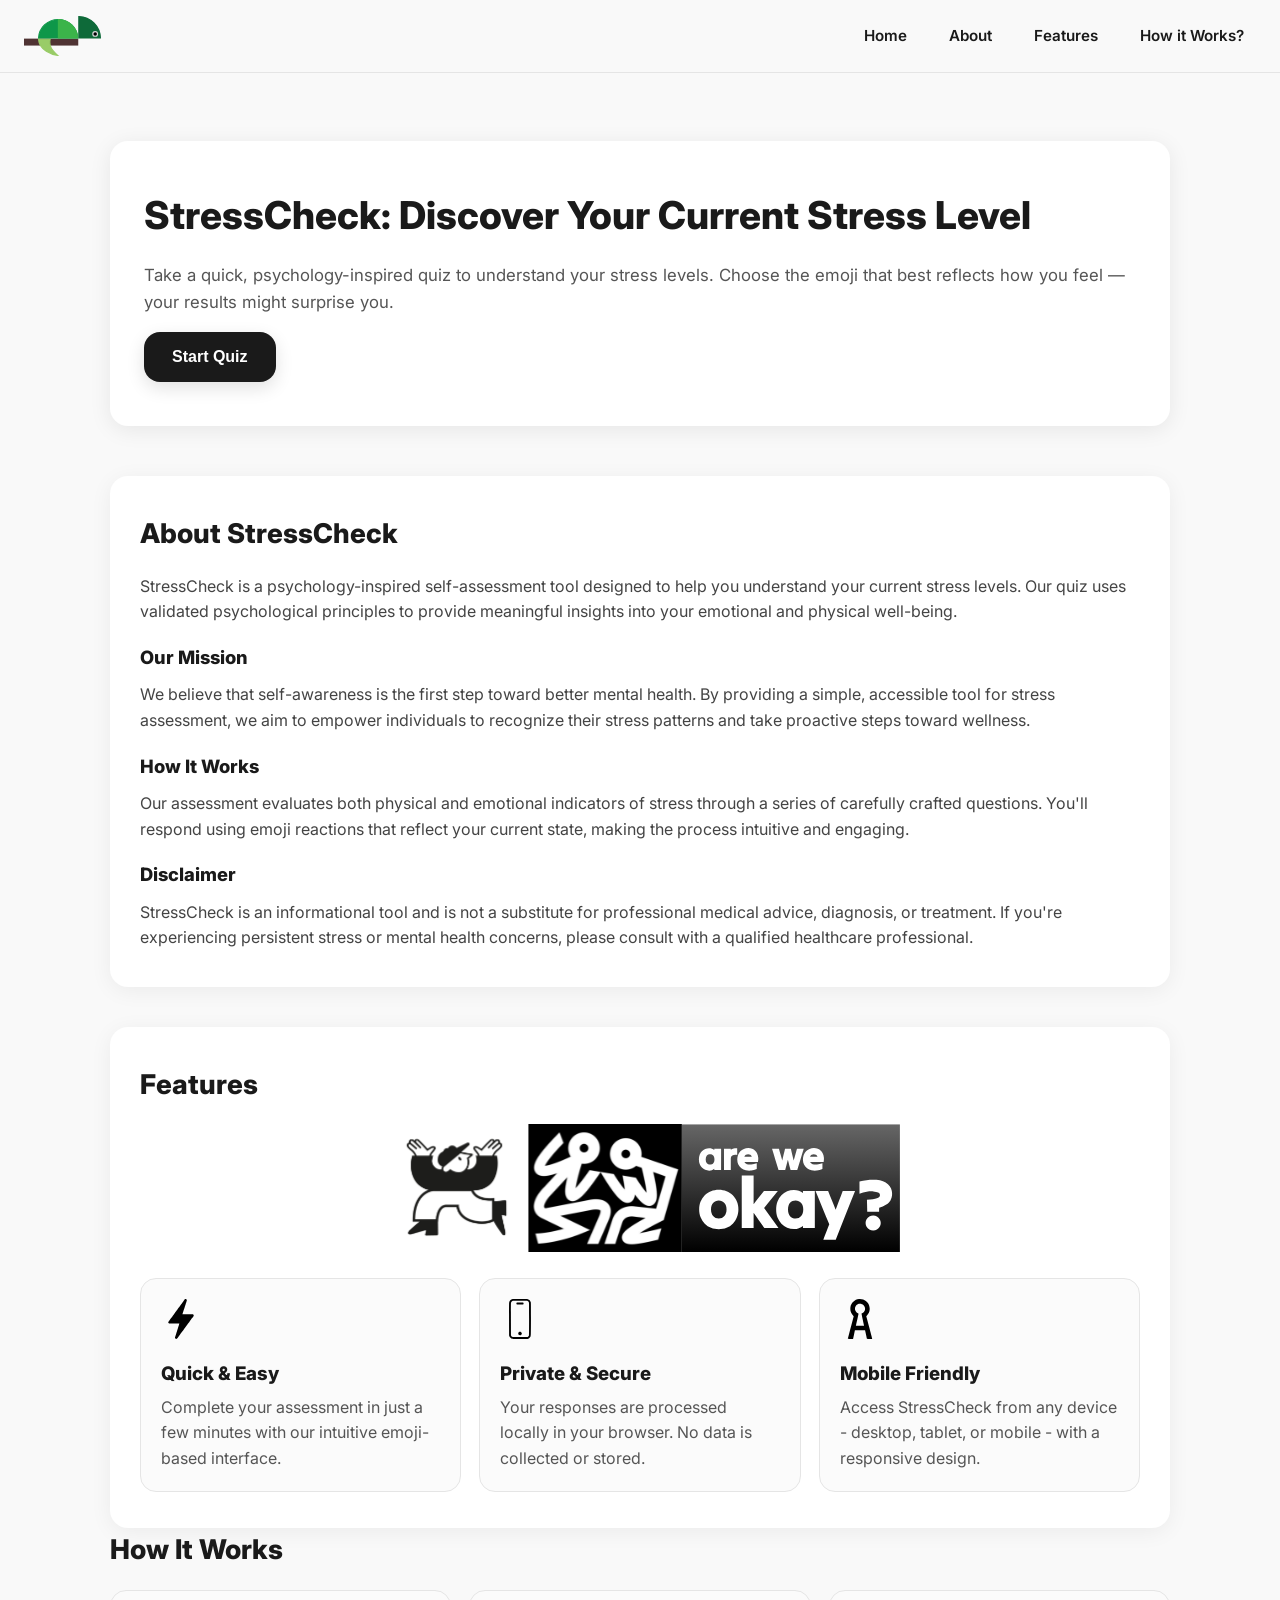
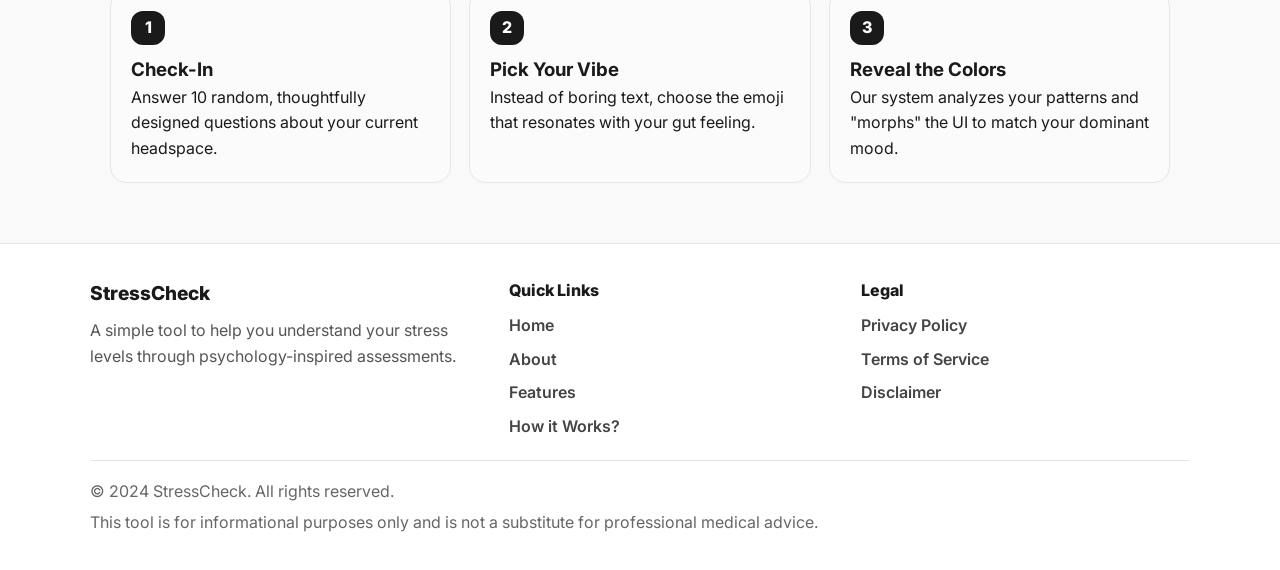
==== index.html @ 17f94851 "Initial Commit" ====
<!DOCTYPE html>
<html lang="en">
<head>
    <meta charset="UTF-8">
    <meta name="viewport" content="width=device-width, initial-scale=1.0">
    <title>StressCheck - Discover Your Current Stress Level</title>
    <link rel="preconnect" href="https://fonts.googleapis.com">
    <link rel="preconnect" href="https://fonts.gstatic.com" crossorigin>
    <link href="https://fonts.googleapis.com/css2?family=Inter:wght@400;500;600;700&display=swap" rel="stylesheet">
    <link rel="stylesheet" href="main-style.css">
</head>
<body>
     <!-- Header with Navbar -->
    <header class="header">
        <div class="logo-container">
            <img src="image/Group 1.svg" alt="StressCheck Logo" class="logo">
        </div>
        <nav class="navbar">
            <ul>
                <li><a href="#landingPage">Home</a></li>
                <li><a href="#about">About</a></li>
                <li><a href="#features">Features</a></li>
                <li><a href="#howItWorks">How it Works? </a></li>
            </ul>
        </nav>
    </header>

    <div class="container">
        <!-- Landing Page -->
        <div class="landing-page" id="landingPage">
            <div class="landing-content">
                <h1 class="landing-title">StressCheck: Discover Your Current Stress Level</h1>
                <p class="landing-description">
                    Take a quick, psychology-inspired quiz to understand your stress levels. 
                    Choose the emoji that best reflects how you feel — your results might surprise you.
                </p>
               <a href="who.html"><button class="start-button" id="startButton">Start Quiz</button></a>
            </div>
        </div>
<!-- About Section -->
        <div class="content-section" id="about">
            <div class="section-content">
                <h1 class="section-title">About StressCheck</h1>
                <div class="about-content">
                    <p class="about-text">
                        StressCheck is a psychology-inspired self-assessment tool designed to help you understand your current stress levels. 
                        Our quiz uses validated psychological principles to provide meaningful insights into your emotional and physical well-being.
                    </p>
                    <h3 class="subsection-title">Our Mission</h3>
                    <p class="about-text">
                        We believe that self-awareness is the first step toward better mental health. By providing a simple, 
                        accessible tool for stress assessment, we aim to empower individuals to recognize their stress patterns 
                        and take proactive steps toward wellness.
                    </p>
                    <h3 class="subsection-title">How It Works</h3>
                    <p class="about-text">
                        Our assessment evaluates both physical and emotional indicators of stress through a series of carefully 
                        crafted questions. You'll respond using emoji reactions that reflect your current state, making the 
                        process intuitive and engaging.
                    </p>
                    <h3 class="subsection-title">Disclaimer</h3>
                    <p class="about-text disclaimer-text">
                        StressCheck is an informational tool and is not a substitute for professional medical advice, diagnosis, 
                        or treatment. If you're experiencing persistent stress or mental health concerns, please consult with a 
                        qualified healthcare professional.
                    </p>
                </div>
            </div>
        </div>
<!-- Features Section -->
        <div class="content-section" id="features">
            <div class="section-content">
                <h1 class="section-title">Features</h1>
                <div class="features-grid">
                    <div class = "homePagePhoto">
                        <img src="image/Group 2.svg" alt="homePagePhoto">
                    </div>
                    <div class="feature-card">
                        <img src="image/icon1.svg" alt="icon1">
                        <h3 class="feature-title">Quick & Easy</h3>
                        <p class="feature-description">
                            Complete your assessment in just a few minutes with our intuitive emoji-based interface.
                        </p>
                    </div>
                    <div class="feature-card">
                        <img src="image/icon2.svg" alt="icon1">
                        <h3 class="feature-title">Private & Secure</h3>
                        <p class="feature-description">
                            Your responses are processed locally in your browser. No data is collected or stored.
                        </p>
                    </div>
                    <div class="feature-card">
                        <img src="image/icon 3.svg" alt="icon1">
                        <h3 class="feature-title">Mobile Friendly</h3>
                        <p class="feature-description">
                            Access StressCheck from any device - desktop, tablet, or mobile - with a responsive design.
                        </p>
                    </div>
                </div>
            </div>
        </div>

        <h2 class="section-title" id="howItWorks">How It Works</h2>
  
  <div class="steps-container">
    <div class="step-card">
      <span class="step-number">1</span>
      <h3>Check-In</h3>
      <p>Answer 10 random, thoughtfully designed questions about your current headspace.</p>
    </div>

    <div class="step-card">
      <span class="step-number">2</span>
      <h3>Pick Your Vibe</h3>
      <p>Instead of boring text, choose the emoji that resonates with your gut feeling.</p>
    </div>

    <div class="step-card">
      <span class="step-number">3</span>
      <h3>Reveal the Colors</h3>
      <p>Our system analyzes your patterns and "morphs" the UI to match your dominant mood.</p>
    </div>
  </div>

    </div>

    <!-- Footer -->
    <footer class="footer">
        <div class="footer-content">
            <div class="footer-section">
                <h3 class="footer-title">StressCheck</h3>
                <p class="footer-description">A simple tool to help you understand your stress levels through psychology-inspired assessments.</p>
            </div>
            <div class="footer-section">
                <h4 class="footer-heading">Quick Links</h4>
                <ul class="footer-links">
                    <li><a href="#landingPage">Home</a></li>
                    <li><a href="#about">About</a></li>
                    <li><a href="#features">Features</a></li>
                    <li><a href="#howItWorks">How it Works?</a></li>
                </ul>
            </div>
            <div class="footer-section">
                <h4 class="footer-heading">Legal</h4>
                <ul class="footer-links">
                    <li><a href="#privacy">Privacy Policy</a></li>
                    <li><a href="#terms">Terms of Service</a></li>
                    <li><a href="#disclaimer">Disclaimer</a></li>
                </ul>
            </div>
        </div>
        <div class="footer-bottom">
            <p>&copy; 2024 StressCheck. All rights reserved.</p>
            <p class="footer-disclaimer">This tool is for informational purposes only and is not a substitute for professional medical advice.</p>
        </div>
    </footer>
</body>
</html>
---- main-style.css ----
* {
    margin: 0;
    padding: 0;
    box-sizing: border-box;
}

html {
    scroll-behavior: smooth;
}

body {
    font-family: 'Inter', -apple-system, BlinkMacSystemFont, 'Segoe UI', Roboto, sans-serif;
    background: #f9f9f9;
    color: #1a1a1a;
    line-height: 1.6;
}

.header {
    position: sticky;
    top: 0;
    z-index: 50;
    background: rgba(249, 249, 249, 0.9);
    backdrop-filter: blur(10px);
    border-bottom: 1px solid #e5e5e5;
    display: flex;
    align-items: center;
    justify-content: space-between;
    padding: 16px 24px;
}

.logo-container {
    display: flex;
    align-items: center;
    gap: 12px;
}

.logo {
    height: 40px;
    width: auto;
}

.navbar ul {
    list-style: none;
    display: flex;
    gap: 18px;
    align-items: center;
}

.navbar a {
    text-decoration: none;
    color: #1a1a1a;
    font-weight: 600;
    font-size: 0.95rem;
    padding: 10px 12px;
    border-radius: 12px;
    transition: background 0.2s ease;
}

.navbar a:hover {
    background: #ececec;
}

.container {
    width: min(1100px, 100%);
    margin: 0 auto;
    padding: 28px 20px 60px;
}

.landing-page {
    padding: 40px 0 10px;
}

.landing-content {
    display: grid;
    gap: 16px;
    text-align: left;
    background: #ffffff;
    border-radius: 18px;
    padding: 44px 34px;
    box-shadow: 0 4px 22px rgba(0, 0, 0, 0.08);
}

.landing-title {
    font-size: clamp(1.8rem, 3vw, 2.4rem);
    font-weight: 800;
}

.landing-description {
    color: #555;
    font-size: 1.05rem;
}

.start-button {
    background: #1a1a1a;
    color: white;
    border: none;
    border-radius: 16px;
    padding: 16px 28px;
    font-size: 1rem;
    font-weight: 700;
    cursor: pointer;
    transition: transform 0.2s ease, box-shadow 0.2s ease, background 0.2s ease;
    box-shadow: 0 6px 18px rgba(0, 0, 0, 0.12);
    width: fit-content;
}

.start-button:hover {
    transform: translateY(-2px);
    box-shadow: 0 10px 24px rgba(0, 0, 0, 0.14);
    background: #2a2a2a;
}

.content-section {
    margin-top: 40px;
    background: #ffffff;
    border-radius: 18px;
    padding: 36px 30px;
    box-shadow: 0 4px 22px rgba(0, 0, 0, 0.06);
}

.section-title {
    font-size: 1.7rem;
    font-weight: 800;
    margin-bottom: 18px;
}

.subsection-title {
    margin-top: 18px;
    font-size: 1.15rem;
    font-weight: 800;
}

.about-text {
    color: #444;
    margin-top: 10px;
}

.features-grid {
    display: grid;
    grid-template-columns: repeat(3, minmax(0, 1fr));
    gap: 18px;
    align-items: start;
}

.homePagePhoto {
    grid-column: 1 / -1;
    display: flex;
    justify-content: center;
    margin-bottom: 8px;
}

.homePagePhoto img {
    width: min(520px, 100%);
    height: auto;
}

.feature-card {
    border: 1px solid #e5e5e5;
    border-radius: 16px;
    padding: 20px;
    background: #fbfbfb;
}

.feature-card img {
    height: 40px;
    width: 40px;
    margin-bottom: 12px;
}

.feature-title {
    font-weight: 800;
    margin-bottom: 6px;
}

.feature-description {
    color: #555;
}

.steps-container {
    display: grid;
    grid-template-columns: repeat(3, minmax(0, 1fr));
    gap: 18px;
    margin-top: 16px;
}

.step-card {
    background: #fbfbfb;
    border: 1px solid #e5e5e5;
    border-radius: 16px;
    padding: 20px;
}

.step-number {
    display: inline-flex;
    align-items: center;
    justify-content: center;
    width: 34px;
    height: 34px;
    border-radius: 12px;
    background: #1a1a1a;
    color: #fff;
    font-weight: 800;
    margin-bottom: 10px;
}

.footer {
    border-top: 1px solid #e5e5e5;
    background: #ffffff;
    padding: 34px 20px;
}

.footer-content {
    width: min(1100px, 100%);
    margin: 0 auto;
    display: grid;
    grid-template-columns: 1.2fr 1fr 1fr;
    gap: 24px;
}

.footer-title {
    font-size: 1.2rem;
    font-weight: 800;
    margin-bottom: 10px;
}

.footer-description {
    color: #555;
}

.footer-heading {
    font-size: 1rem;
    font-weight: 800;
    margin-bottom: 10px;
}

.footer-links {
    list-style: none;
    display: grid;
    gap: 8px;
}

.footer-links a {
    text-decoration: none;
    color: #444;
    font-weight: 600;
}

.footer-links a:hover {
    text-decoration: underline;
}

.footer-bottom {
    width: min(1100px, 100%);
    margin: 20px auto 0;
    padding-top: 18px;
    border-top: 1px solid #e5e5e5;
    color: #666;
    display: grid;
    gap: 6px;
}

@media (max-width: 900px) {
    .features-grid {
        grid-template-columns: 1fr;
    }

    .steps-container {
        grid-template-columns: 1fr;
    }

    .footer-content {
        grid-template-columns: 1fr;
    }
}
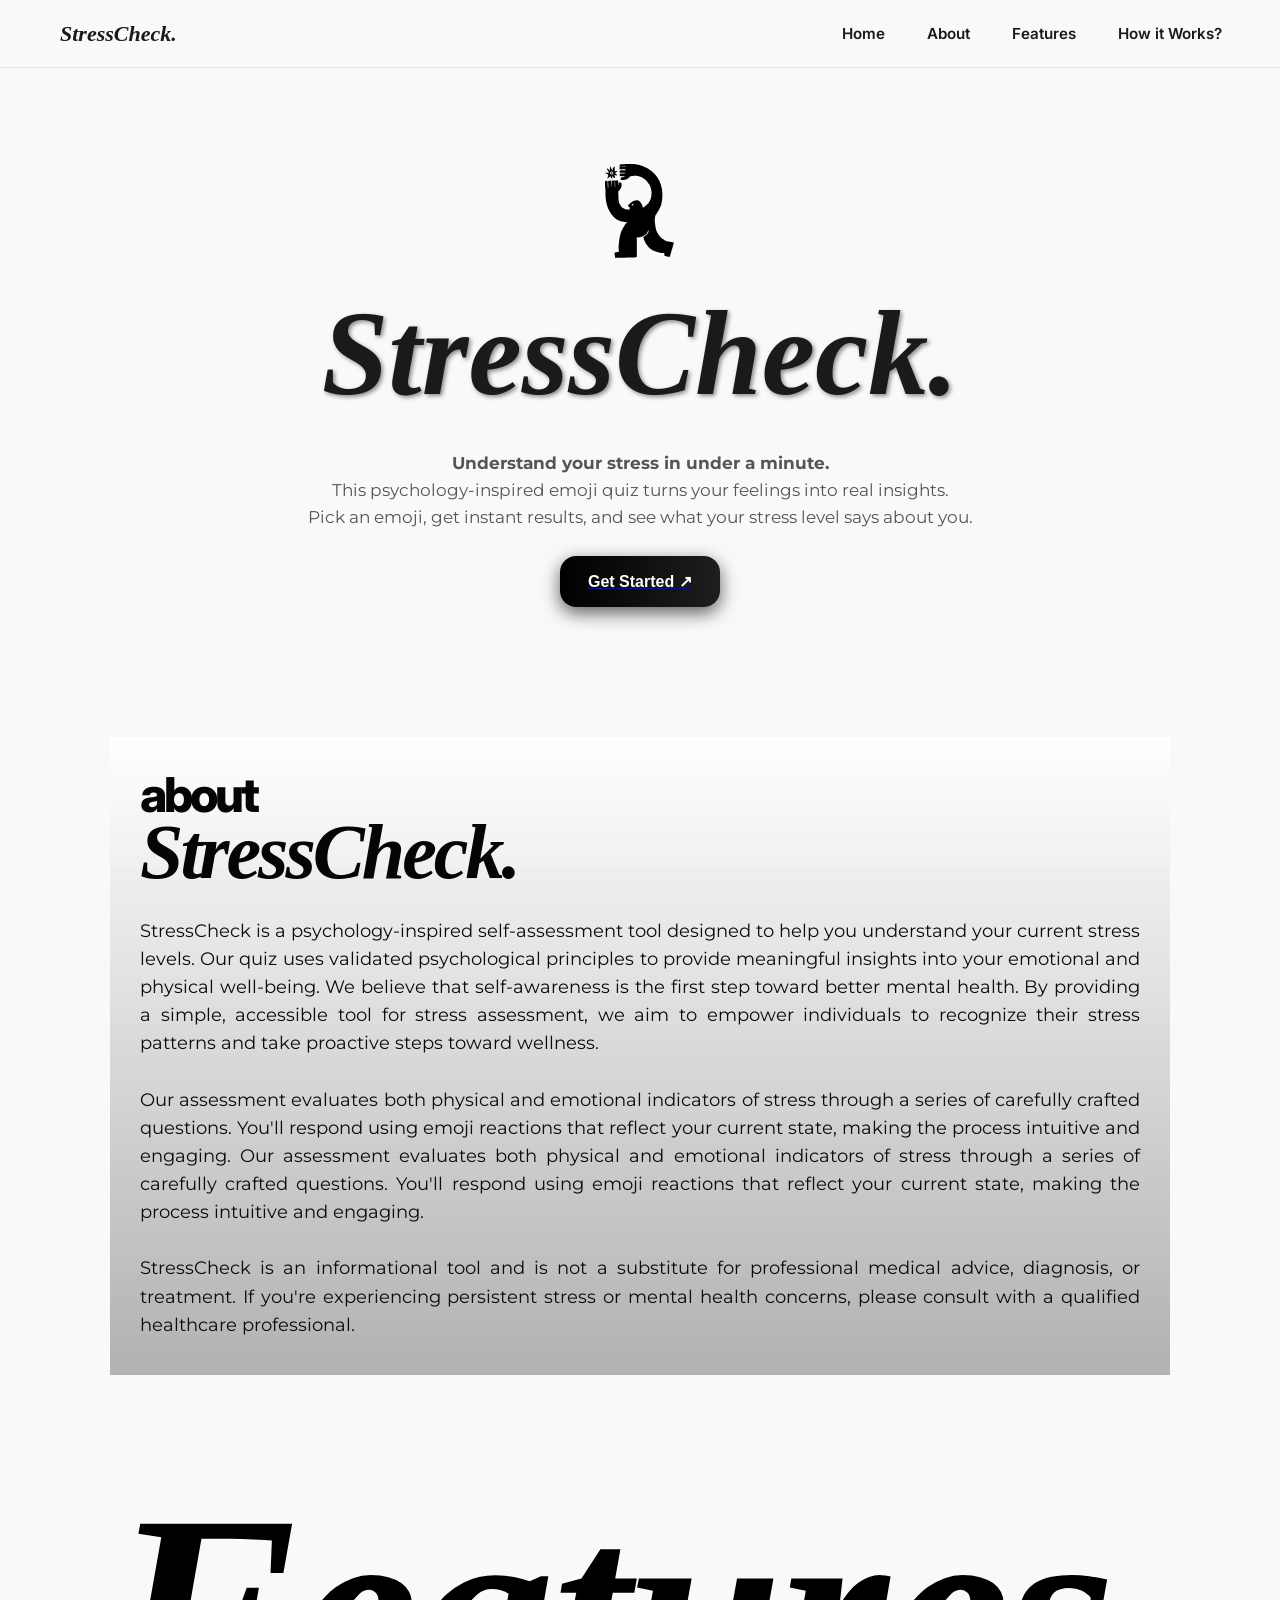
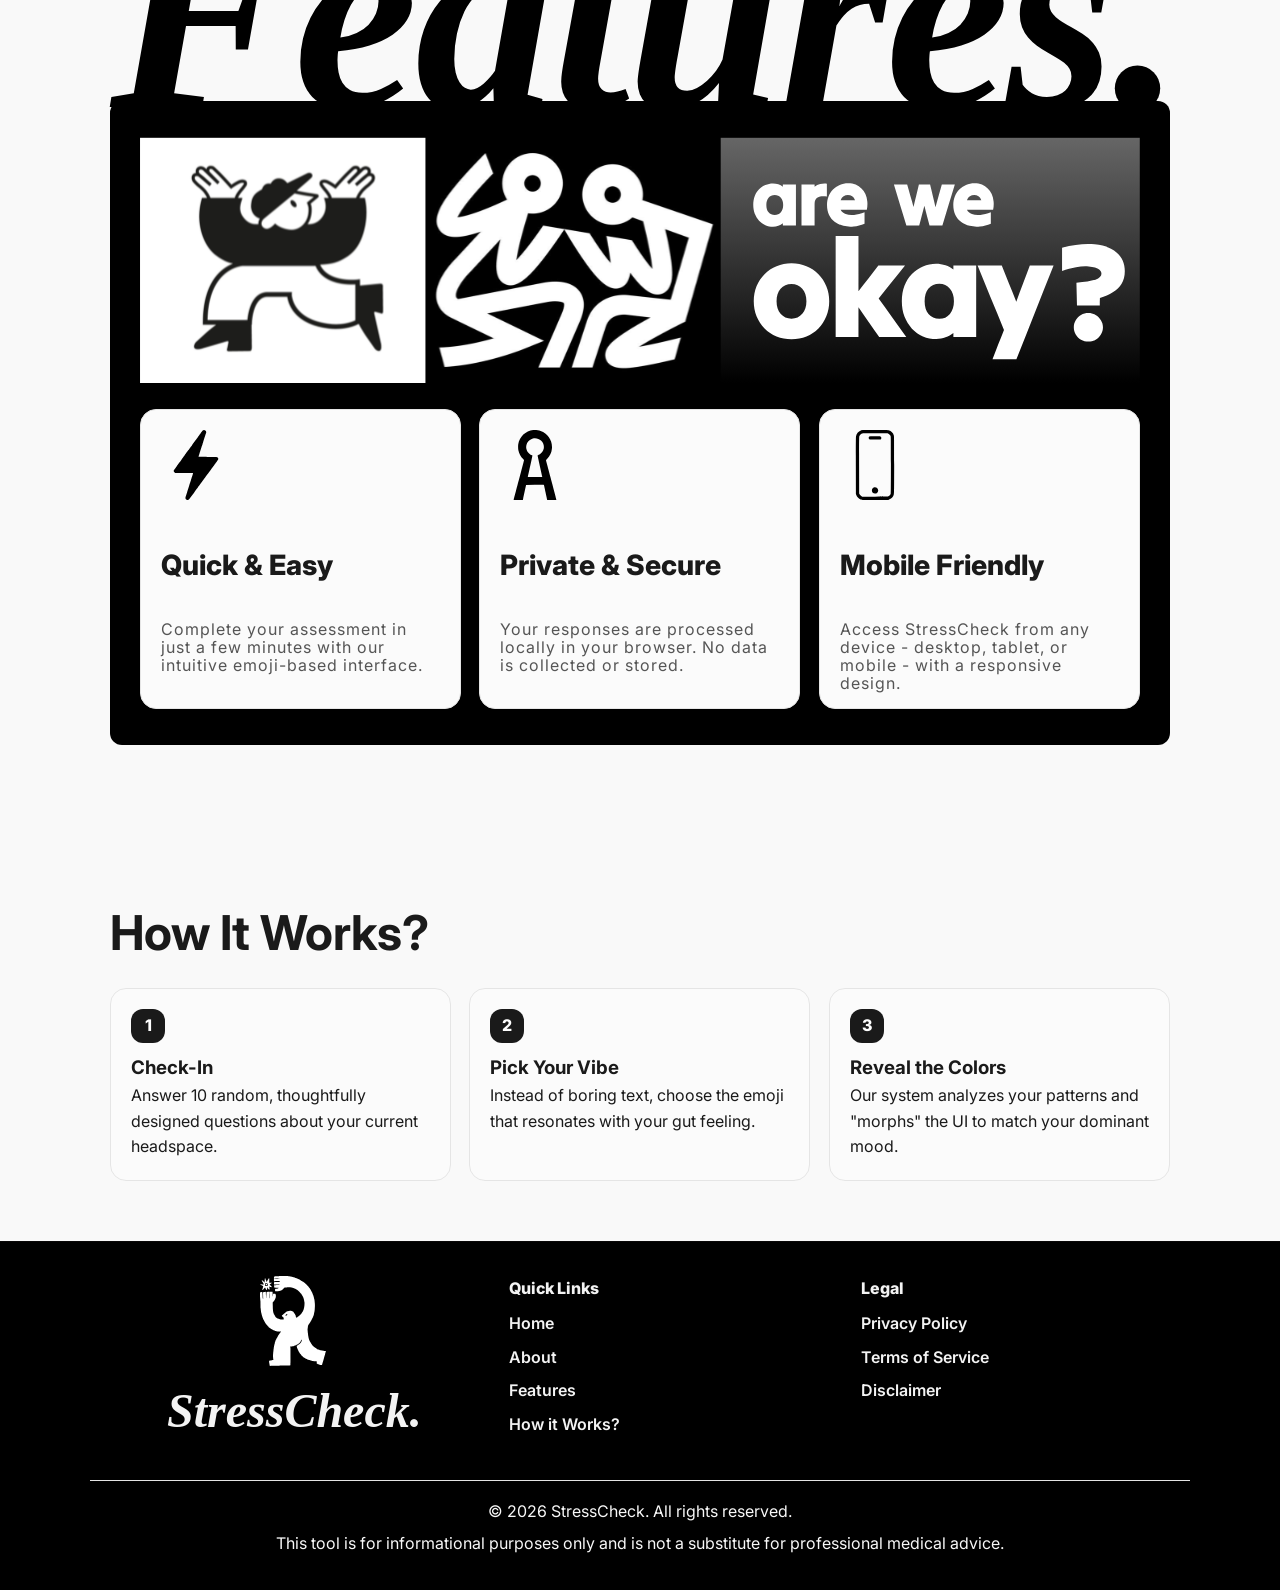
==== commit 381b8c52: "Updated" ====
--- a/index.html
+++ b/index.html
@@ -12,9 +12,9 @@
 <body>
      <!-- Header with Navbar -->
     <header class="header">
-        <div class="logo-container">
-            <img src="image/Group 1.svg" alt="StressCheck Logo" class="logo">
-        </div>
+        <nav class="LogoName">
+            <h1 class="LogoName"><i>StressCheck.</i></h1>
+        </nav>
         <nav class="navbar">
             <ul>
                 <li><a href="#landingPage">Home</a></li>
@@ -25,52 +25,53 @@
         </nav>
     </header>
 
-    <div class="container">
+    <p id="landingPage"></p>
+    <div class="container" >
         <!-- Landing Page -->
-        <div class="landing-page" id="landingPage">
+        <div class="landing-page" >
             <div class="landing-content">
-                <h1 class="landing-title">StressCheck: Discover Your Current Stress Level</h1>
+                <img src="image/Logo.svg" alt="StressCheck Logo" class="logo">
+                <h1 class="landing-title"><i>StressCheck.</i></h1>
                 <p class="landing-description">
-                    Take a quick, psychology-inspired quiz to understand your stress levels. 
-                    Choose the emoji that best reflects how you feel — your results might surprise you.
-                </p>
-               <a href="who.html"><button class="start-button" id="startButton">Start Quiz</button></a>
+                    <b>Understand your stress in under a minute.</b> <br>
+                    This psychology-inspired emoji quiz turns your feelings into real insights. <br>
+                    Pick an emoji, get instant results, and see what your stress level says about you.
+                </p><br>
+               <a href="who.html"><button class="start-button" id="startButton">Get Started ↗</button></a>
+              
             </div>
+             
         </div>
 <!-- About Section -->
-        <div class="content-section" id="about">
+        <p id="about"></p>
+        <div class="content-section" >
+            
             <div class="section-content">
-                <h1 class="section-title">About StressCheck</h1>
+                <h2 class="section-title">about</h2>
+                <h1 class="sectionTitle"><i>StressCheck.</i></h1>
                 <div class="about-content">
                     <p class="about-text">
                         StressCheck is a psychology-inspired self-assessment tool designed to help you understand your current stress levels. 
                         Our quiz uses validated psychological principles to provide meaningful insights into your emotional and physical well-being.
-                    </p>
-                    <h3 class="subsection-title">Our Mission</h3>
-                    <p class="about-text">
                         We believe that self-awareness is the first step toward better mental health. By providing a simple, 
                         accessible tool for stress assessment, we aim to empower individuals to recognize their stress patterns 
-                        and take proactive steps toward wellness.
-                    </p>
-                    <h3 class="subsection-title">How It Works</h3>
-                    <p class="about-text">
-                        Our assessment evaluates both physical and emotional indicators of stress through a series of carefully 
+                        and take proactive steps toward wellness. <br><br> Our assessment evaluates both physical and emotional indicators of stress through a series of carefully 
                         crafted questions. You'll respond using emoji reactions that reflect your current state, making the 
-                        process intuitive and engaging.
-                    </p>
-                    <h3 class="subsection-title">Disclaimer</h3>
-                    <p class="about-text disclaimer-text">
-                        StressCheck is an informational tool and is not a substitute for professional medical advice, diagnosis, 
+                        process intuitive and engaging. Our assessment evaluates both physical and emotional indicators of stress through a series of carefully 
+                        crafted questions. You'll respond using emoji reactions that reflect your current state, making the 
+                        process intuitive and engaging. <br> <br>StressCheck is an informational tool and is not a substitute for professional medical advice, diagnosis, 
                         or treatment. If you're experiencing persistent stress or mental health concerns, please consult with a 
                         qualified healthcare professional.
                     </p>
                 </div>
             </div>
+            
         </div>
 <!-- Features Section -->
-        <div class="content-section" id="features">
+        <p  id="features"></p>
+        <h1 class="section-Features"><i>Features.</i></h1>
+        <div class="contentSection">
             <div class="section-content">
-                <h1 class="section-title">Features</h1>
                 <div class="features-grid">
                     <div class = "homePagePhoto">
                         <img src="image/Group 2.svg" alt="homePagePhoto">
@@ -83,14 +84,14 @@
                         </p>
                     </div>
                     <div class="feature-card">
-                        <img src="image/icon2.svg" alt="icon1">
+                        <img src="image/icon 3.svg" alt="icon1">
                         <h3 class="feature-title">Private & Secure</h3>
                         <p class="feature-description">
                             Your responses are processed locally in your browser. No data is collected or stored.
                         </p>
                     </div>
                     <div class="feature-card">
-                        <img src="image/icon 3.svg" alt="icon1">
+                        <img src="image/icon2.svg" alt="icon1">
                         <h3 class="feature-title">Mobile Friendly</h3>
                         <p class="feature-description">
                             Access StressCheck from any device - desktop, tablet, or mobile - with a responsive design.
@@ -100,7 +101,7 @@
             </div>
         </div>
 
-        <h2 class="section-title" id="howItWorks">How It Works</h2>
+        <h2 class="sectionWIT" id="howItWorks">How It Works?</h2>
   
   <div class="steps-container">
     <div class="step-card">
@@ -128,8 +129,8 @@
     <footer class="footer">
         <div class="footer-content">
             <div class="footer-section">
-                <h3 class="footer-title">StressCheck</h3>
-                <p class="footer-description">A simple tool to help you understand your stress levels through psychology-inspired assessments.</p>
+                <img src="image/Logo2.svg" alt="Logo White" class ="logoWhite">
+                <h3 class="footer-title"><i>StressCheck.</i></h3>
             </div>
             <div class="footer-section">
                 <h4 class="footer-heading">Quick Links</h4>
@@ -150,9 +151,12 @@
             </div>
         </div>
         <div class="footer-bottom">
-            <p>&copy; 2024 StressCheck. All rights reserved.</p>
+            <p>© <span id="year">2024</span> StressCheck. All rights reserved.</p>
             <p class="footer-disclaimer">This tool is for informational purposes only and is not a substitute for professional medical advice.</p>
         </div>
     </footer>
+    <script>
+    document.getElementById("year").textContent = new Date().getFullYear();
+    </script>
 </body>
 </html>
--- a/main-style.css
+++ b/main-style.css
@@ -1,3 +1,5 @@
+@import url('https://fonts.googleapis.com/css2?family=Montserrat:wght@400;700;800&display=swap');
+
 * {
     margin: 0;
     padding: 0;
@@ -28,15 +30,28 @@
     padding: 16px 24px;
 }
 
-.logo-container {
-    display: flex;
-    align-items: center;
-    gap: 12px;
+.LogoName{
+    font-size: 22px;
+    font-family: "Times New Roman", Times, serif;
+    margin-left: 18px;
+
 }
 
 .logo {
-    height: 40px;
+    height: 94px;
     width: auto;
+    margin: 0 auto;
+    margin-top: 28px;
+    margin-bottom: 0px;
+    display: block;       /* This allows margin: auto to work */
+    width: fit-content;   /* Keeps the button from stretching full-width */
+}
+
+.navbar{
+    justify-content: center; 
+    padding: 0;
+    margin-right: 22px;
+    text-align: center;
 }
 
 .navbar ul {
@@ -57,7 +72,7 @@
 }
 
 .navbar a:hover {
-    background: #ececec;
+    background: #b6b6b6;
 }
 
 .container {
@@ -70,28 +85,22 @@
     padding: 40px 0 10px;
 }
 
-.landing-content {
-    display: grid;
-    gap: 16px;
-    text-align: left;
-    background: #ffffff;
-    border-radius: 18px;
-    padding: 44px 34px;
-    box-shadow: 0 4px 22px rgba(0, 0, 0, 0.08);
-}
-
 .landing-title {
-    font-size: clamp(1.8rem, 3vw, 2.4rem);
-    font-weight: 800;
+    font-size: 120px;
+    font-family: "Times New Roman", Times, serif;
+    text-shadow: 2px 2px 4px rgba(0, 0, 0, 0.449);
+    text-align: center;
 }
 
 .landing-description {
     color: #555;
+    font-family: 'Montserrat', sans-serif;
     font-size: 1.05rem;
+    text-align: center;
 }
 
 .start-button {
-    background: #1a1a1a;
+    background: linear-gradient(90deg, #000000 ,#1e1e1e, #454545);
     color: white;
     border: none;
     border-radius: 16px;
@@ -100,8 +109,15 @@
     font-weight: 700;
     cursor: pointer;
     transition: transform 0.2s ease, box-shadow 0.2s ease, background 0.2s ease;
-    box-shadow: 0 6px 18px rgba(0, 0, 0, 0.12);
+    box-shadow: 0 6px 18px rgba(0, 0, 0, 0.629);
     width: fit-content;
+    /* Centering logic */
+    display: block;       /* This allows margin: auto to work */
+    width: fit-content;   /* Keeps the button from stretching full-width */
+    margin: 0 auto;       /* Pushes it to the center of the page */
+    
+    /* Optional: If it's an <a> tag, add this to remove the underline */
+    text-decoration: none;
 }
 
 .start-button:hover {
@@ -111,28 +127,76 @@
 }
 
 .content-section {
-    margin-top: 40px;
-    background: #ffffff;
-    border-radius: 18px;
+    margin-top: 120px;
+    background: linear-gradient(180deg,  #ffffff, #1e1e1e53);
+    padding: 100px 80px;
     padding: 36px 30px;
-    box-shadow: 0 4px 22px rgba(0, 0, 0, 0.06);
+    box-shadow: 0 4px 22px rgba(251, 251, 251, 0.06);
+    /* Create the split layout */
+    display: flex;
+    justify-content: space-between;
+    align-items: flex-start;
+    gap: 40px;
+}
+
+.section-title, .sectionTitle {
+    color: #050505;
+    font-weight: 800;
+    margin-top: 0;
+    
+    /* Line spacing and Letter spacing */
+    line-height: 0.9;      /* Tight vertical spacing */
+    letter-spacing: -3px;  /* Tight horizontal spacing */
 }
 
 .section-title {
-    font-size: 1.7rem;
-    font-weight: 800;
-    margin-bottom: 18px;
-}
-
-.subsection-title {
-    margin-top: 18px;
-    font-size: 1.15rem;
-    font-weight: 800;
+    font-size: 48px;
+}
+
+.sectionTitle {
+    font-size: 78px;
+    font-family: "Times New Roman", Times, serif;
+}
+
+/* Container for the right-side content */
+.about-content {
+    margin-top: 30px;
+    text-align: justify;
+    font-family: 'Montserrat', sans-serif;
+
+}
+
+.section-Features, .contentSection{
+
+    line-height: 0.63;
+    letter-spacing: -3px;
+}
+
+.section-Features{
+    margin-top: 150px;
+    font-size: 280px;
+    font-family: "Times New Roman", Times, serif;
+    text-align: center;
+    color: #000000;
+}
+.contentSection {
+    margin-top: 0px;
+    background: #000000;
+    border-radius: 12px;
+    padding: 36px 30px;
+    box-shadow: 0 4px 22px rgba(251, 251, 251, 0.06);
+    /* Create the split layout */
+    display: flex;
+    justify-content: space-between;
+    align-items: flex-start;
+    max-height: 1000px;
 }
 
 .about-text {
-    color: #444;
-    margin-top: 10px;
+    margin-top: 0px;
+    color: #0b0b0b;
+    font-size: 1.1rem;
+    line-height: 1.6;
 }
 
 .features-grid {
@@ -150,7 +214,7 @@
 }
 
 .homePagePhoto img {
-    width: min(520px, 100%);
+    width: min(1200px, 100%);
     height: auto;
 }
 
@@ -159,21 +223,34 @@
     border-radius: 16px;
     padding: 20px;
     background: #fbfbfb;
+    height: 300px;
+    width: auto;
 }
 
 .feature-card img {
-    height: 40px;
-    width: 40px;
+    height: 70px;
+    width: 70px;
     margin-bottom: 12px;
 }
 
 .feature-title {
     font-weight: 800;
-    margin-bottom: 6px;
+    margin-top: 45px;
+    letter-spacing: 0px;
+    font-size: 28px;
+
 }
 
 .feature-description {
     color: #555;
+    line-height: 18px;
+    letter-spacing: 1px;
+    margin-top: 45px;
+}
+
+.sectionWIT {
+    font-size: 48px;
+    margin-top: 150px;
 }
 
 .steps-container {
@@ -204,8 +281,8 @@
 }
 
 .footer {
-    border-top: 1px solid #e5e5e5;
-    background: #ffffff;
+    border-top: 1px solid #090808;
+    background: #000000;
     padding: 34px 20px;
 }
 
@@ -218,19 +295,25 @@
 }
 
 .footer-title {
-    font-size: 1.2rem;
+    font-size: 48px;
     font-weight: 800;
     margin-bottom: 10px;
+    color: #f3f3f3;
+    margin-left: 77px;
+    font-family: "Times New Roman", Times, serif;
+
+
 }
 
 .footer-description {
-    color: #555;
+    color: #f3f3f3;
 }
 
 .footer-heading {
     font-size: 1rem;
     font-weight: 800;
     margin-bottom: 10px;
+    color: #f3f3f3;
 }
 
 .footer-links {
@@ -241,12 +324,18 @@
 
 .footer-links a {
     text-decoration: none;
-    color: #444;
+    color: #f3f3f3;
     font-weight: 600;
 }
 
 .footer-links a:hover {
     text-decoration: underline;
+}
+
+.logoWhite{
+    height: 90px;
+    width: auto;
+    margin-left: 170px;
 }
 
 .footer-bottom {
@@ -254,9 +343,10 @@
     margin: 20px auto 0;
     padding-top: 18px;
     border-top: 1px solid #e5e5e5;
-    color: #666;
+    color: #f8f8f8;
     display: grid;
     gap: 6px;
+    text-align: center;
 }
 
 @media (max-width: 900px) {
@@ -272,3 +362,291 @@
         grid-template-columns: 1fr;
     }
 }
+
+@media (max-width: 768px) {
+    .header {
+        flex-direction: column;
+        gap: 10px;
+        padding: 14px 16px;
+    }
+
+    .navbar {
+        margin-right: 0;
+    }
+
+    .navbar ul {
+        flex-wrap: wrap;
+        justify-content: center;
+        gap: 10px;
+    }
+
+    .navbar a {
+        padding: 8px 10px;
+        font-size: 0.9rem;
+    }
+
+    .container {
+        padding: 18px 14px 44px;
+    }
+
+    .logo {
+        height: 72px;
+        margin-top: 18px;
+    }
+
+    .landing-title {
+        font-size: 56px;
+    }
+
+    .landing-description {
+        font-size: 1rem;
+        padding: 0 6px;
+    }
+
+    .start-button {
+        width: 100%;
+        max-width: 320px;
+    }
+
+    .content-section {
+        margin-top: 64px;
+        flex-direction: column;
+        gap: 18px;
+        padding: 26px 18px;
+    }
+
+    .section-title {
+        font-size: 36px;
+    }
+
+    .sectionTitle {
+        font-size: 56px;
+    }
+
+    .section-Features {
+        margin-top: 90px;
+        font-size: 96px;
+    }
+
+    .contentSection {
+        flex-direction: column;
+        gap: 18px;
+        max-height: none;
+    }
+
+    .feature-card {
+        height: auto;
+        min-height: 220px;
+    }
+
+    .feature-card img {
+        height: 56px;
+        width: 56px;
+    }
+
+    .feature-title {
+        margin-top: 18px;
+        font-size: 24px;
+    }
+
+    .feature-description {
+        margin-top: 16px;
+        line-height: 1.4;
+    }
+
+    .sectionWIT {
+        margin-top: 90px;
+        font-size: 36px;
+        text-align: center;
+    }
+
+    .footer-title {
+        margin-left: 0;
+        text-align: center;
+    }
+
+    .logoWhite {
+        margin-left: 0;
+        display: block;
+        margin-right: auto;
+        margin-left: auto;
+    }
+}
+
+@media (max-width: 480px) {
+    .LogoName {
+        font-size: 18px;
+        margin-left: 0;
+    }
+
+    .landing-title {
+        font-size: 44px;
+    }
+
+    .landing-description {
+        font-size: 0.95rem;
+    }
+
+    .sectionTitle {
+        font-size: 46px;
+    }
+
+    .section-Features {
+        font-size: 72px;
+    }
+
+    .footer {
+        padding: 28px 16px;
+    }
+}
+
+@keyframes sc-fade-up {
+    0% {
+        opacity: 0;
+        transform: translateY(12px);
+    }
+    100% {
+        opacity: 1;
+        transform: translateY(0);
+    }
+}
+
+@keyframes sc-slide-down {
+    0% {
+        opacity: 0;
+        transform: translateY(-10px);
+    }
+    100% {
+        opacity: 1;
+        transform: translateY(0);
+    }
+}
+
+@keyframes sc-button-shine {
+    0% {
+        background-position: 0% 50%;
+    }
+    50% {
+        background-position: 100% 50%;
+    }
+    100% {
+        background-position: 0% 50%;
+    }
+}
+
+@keyframes sc-pop {
+    0% {
+        opacity: 0;
+        transform: translateY(10px) scale(0.98);
+    }
+    100% {
+        opacity: 1;
+        transform: translateY(0) scale(1);
+    }
+}
+
+.header {
+    animation: sc-slide-down 700ms ease-out both;
+}
+
+.logo {
+    animation: sc-fade-up 900ms ease-out both;
+    animation-delay: 80ms;
+    will-change: transform, opacity;
+}
+
+.landing-title {
+    animation: sc-fade-up 900ms ease-out both;
+    will-change: transform, opacity;
+}
+
+.landing-description {
+    animation: sc-fade-up 950ms ease-out both;
+    animation-delay: 90ms;
+    will-change: transform, opacity;
+}
+
+.start-button {
+    animation: sc-pop 900ms ease-out both;
+    animation-delay: 140ms;
+    background-size: 200% 200%;
+    animation-name: sc-pop, sc-button-shine;
+    animation-duration: 900ms, 4200ms;
+    animation-timing-function: ease-out, ease-in-out;
+    animation-delay: 140ms, 900ms;
+    animation-fill-mode: both, both;
+    animation-iteration-count: 1, infinite;
+    will-change: transform, opacity, background-position;
+}
+
+.content-section {
+    animation: sc-fade-up 800ms ease-out both;
+    animation-delay: 1200ms;
+}
+
+.features-grid .feature-card {
+    animation: sc-fade-up 800ms ease-out both;
+    will-change: transform, opacity;
+}
+
+.features-grid .feature-card:nth-child(2) {
+    animation-delay: 60ms;
+}
+
+.features-grid .feature-card:nth-child(3) {
+    animation-delay: 120ms;
+}
+
+.features-grid .feature-card:nth-child(4) {
+    animation-delay: 180ms;
+}
+
+.steps-container .step-card {
+    animation: sc-fade-up 800ms ease-out both;
+    will-change: transform, opacity;
+}
+
+.steps-container .step-card:nth-child(1) {
+    animation-delay: 60ms;
+}
+
+.steps-container .step-card:nth-child(2) {
+    animation-delay: 120ms;
+}
+
+.steps-container .step-card:nth-child(3) {
+    animation-delay: 180ms;
+}
+
+body {
+    position: relative;
+}
+
+body::before {
+    content: "";
+    position: fixed;
+    inset: 0;
+    pointer-events: none;
+    z-index: 0;
+    opacity: 0.06;
+    background-image: url("data:image/svg+xml,%3Csvg xmlns='http://www.w3.org/2000/svg' width='220' height='220'%3E%3Cfilter id='n'%3E%3CfeTurbulence type='fractalNoise' baseFrequency='.75' numOctaves='3' stitchTiles='stitch'/%3E%3C/filter%3E%3Crect width='220' height='220' filter='url(%23n)' opacity='.55'/%3E%3C/svg%3E");
+    background-repeat: repeat;
+    mix-blend-mode: overlay;
+}
+
+.header,
+.container,
+.footer {
+    position: relative;
+    z-index: 1;
+}
+
+@media (prefers-reduced-motion: reduce) {
+    *,
+    *::before,
+    *::after {
+        animation: none !important;
+        transition: none !important;
+        scroll-behavior: auto !important;
+    }
+}
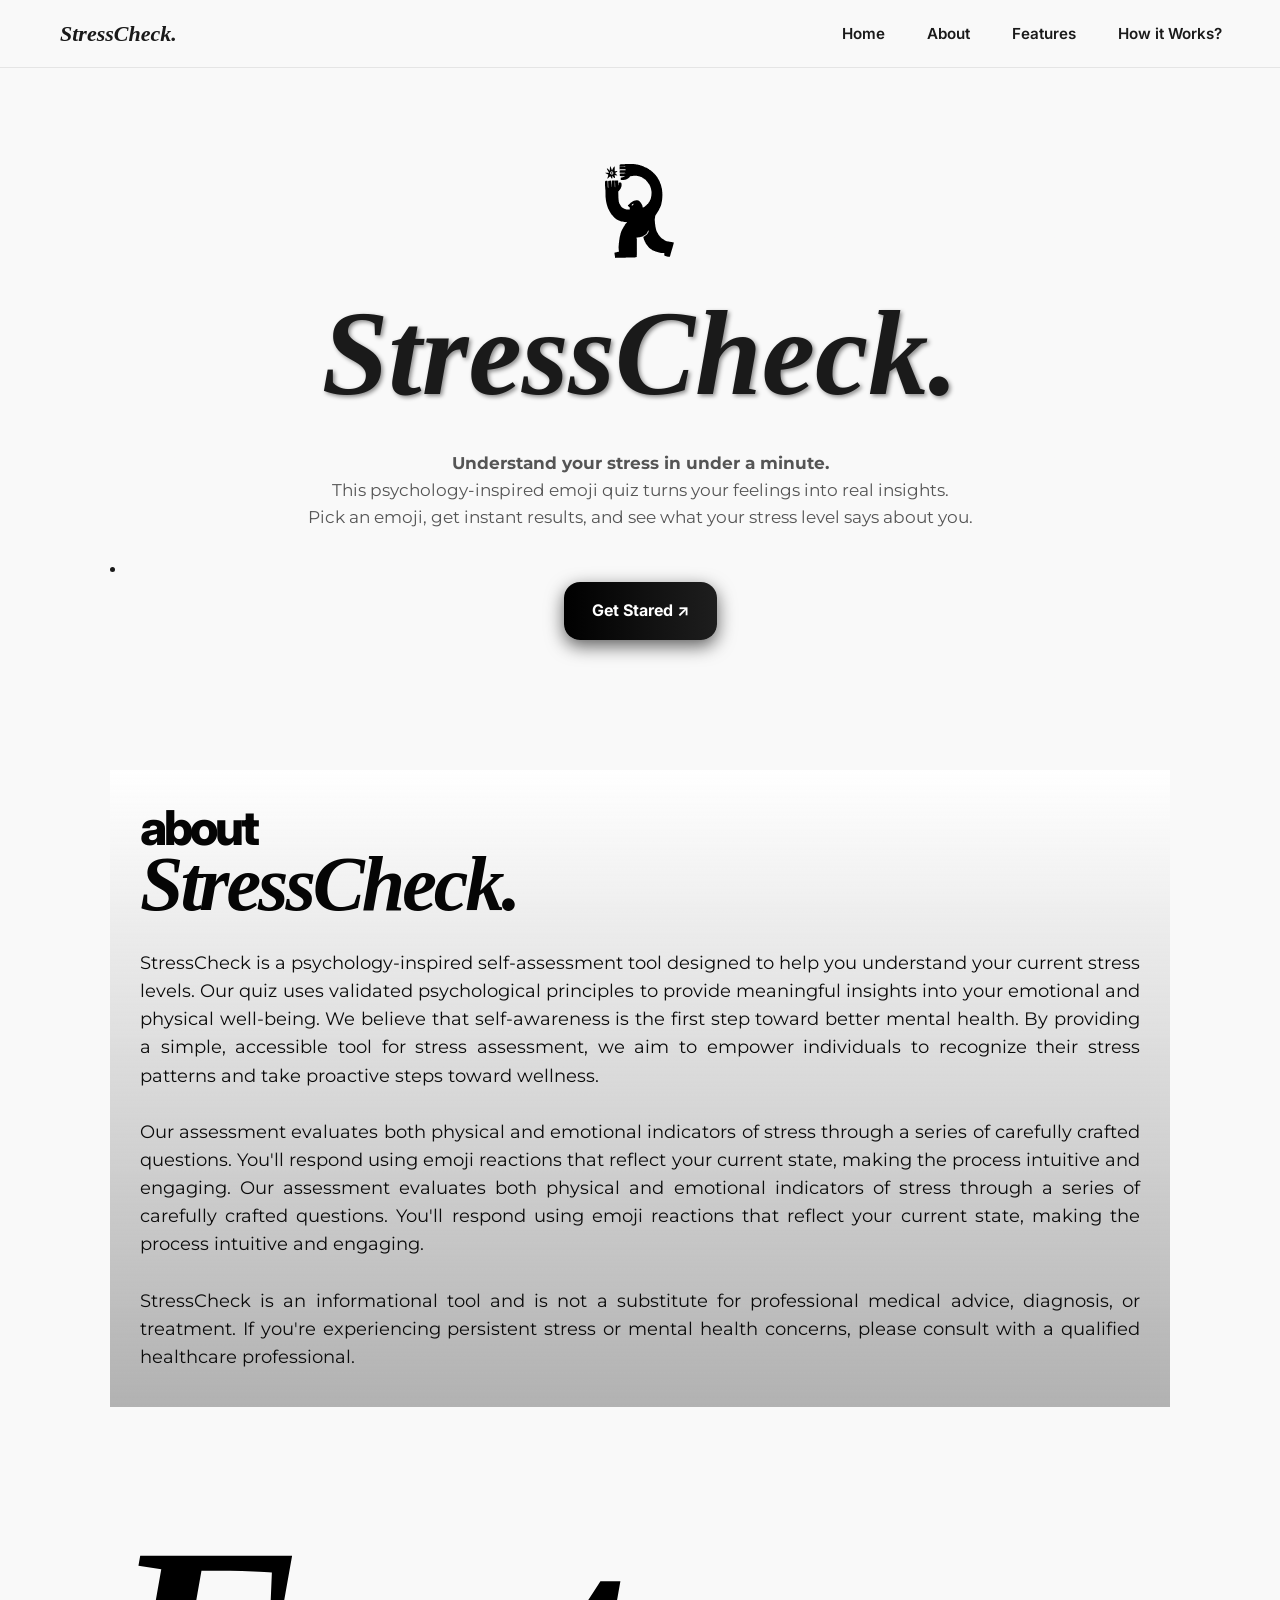
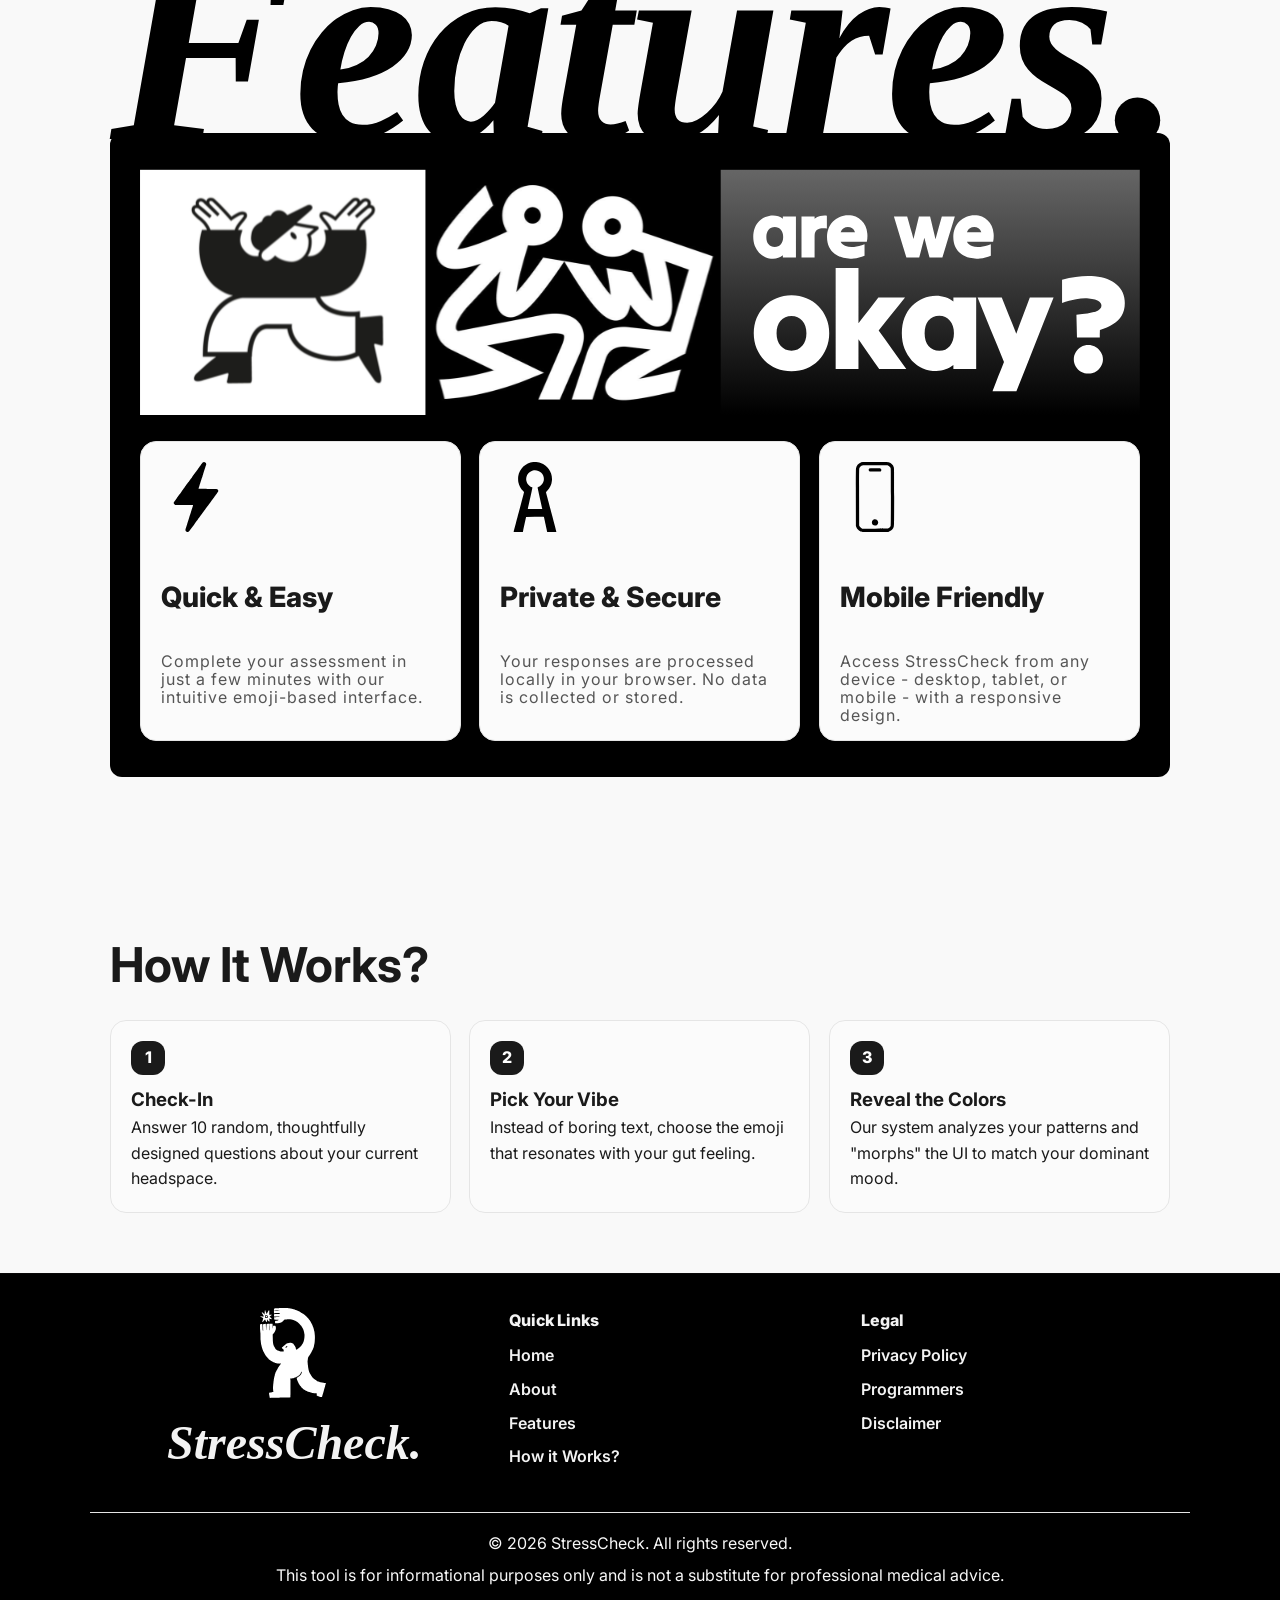
==== commit e7281488: "Update" ====
--- a/index.html
+++ b/index.html
@@ -37,8 +37,7 @@
                     This psychology-inspired emoji quiz turns your feelings into real insights. <br>
                     Pick an emoji, get instant results, and see what your stress level says about you.
                 </p><br>
-               <a href="who.html"><button class="start-button" id="startButton">Get Started ↗</button></a>
-              
+               <li><a href="who.html" class =" start-button" id"startButton">Get Stared ↗ </a></li>
             </div>
              
         </div>
@@ -144,9 +143,9 @@
             <div class="footer-section">
                 <h4 class="footer-heading">Legal</h4>
                 <ul class="footer-links">
-                    <li><a href="#privacy">Privacy Policy</a></li>
-                    <li><a href="#terms">Terms of Service</a></li>
-                    <li><a href="#disclaimer">Disclaimer</a></li>
+                    <li><a href="footer/privacy.html" >Privacy Policy</a></li>
+                    <li><a href="footer/Programmers.html">Programmers</a></li>
+                    <li><a href="footer/Disclaimer.html">Disclaimer</a></li>
                 </ul>
             </div>
         </div>
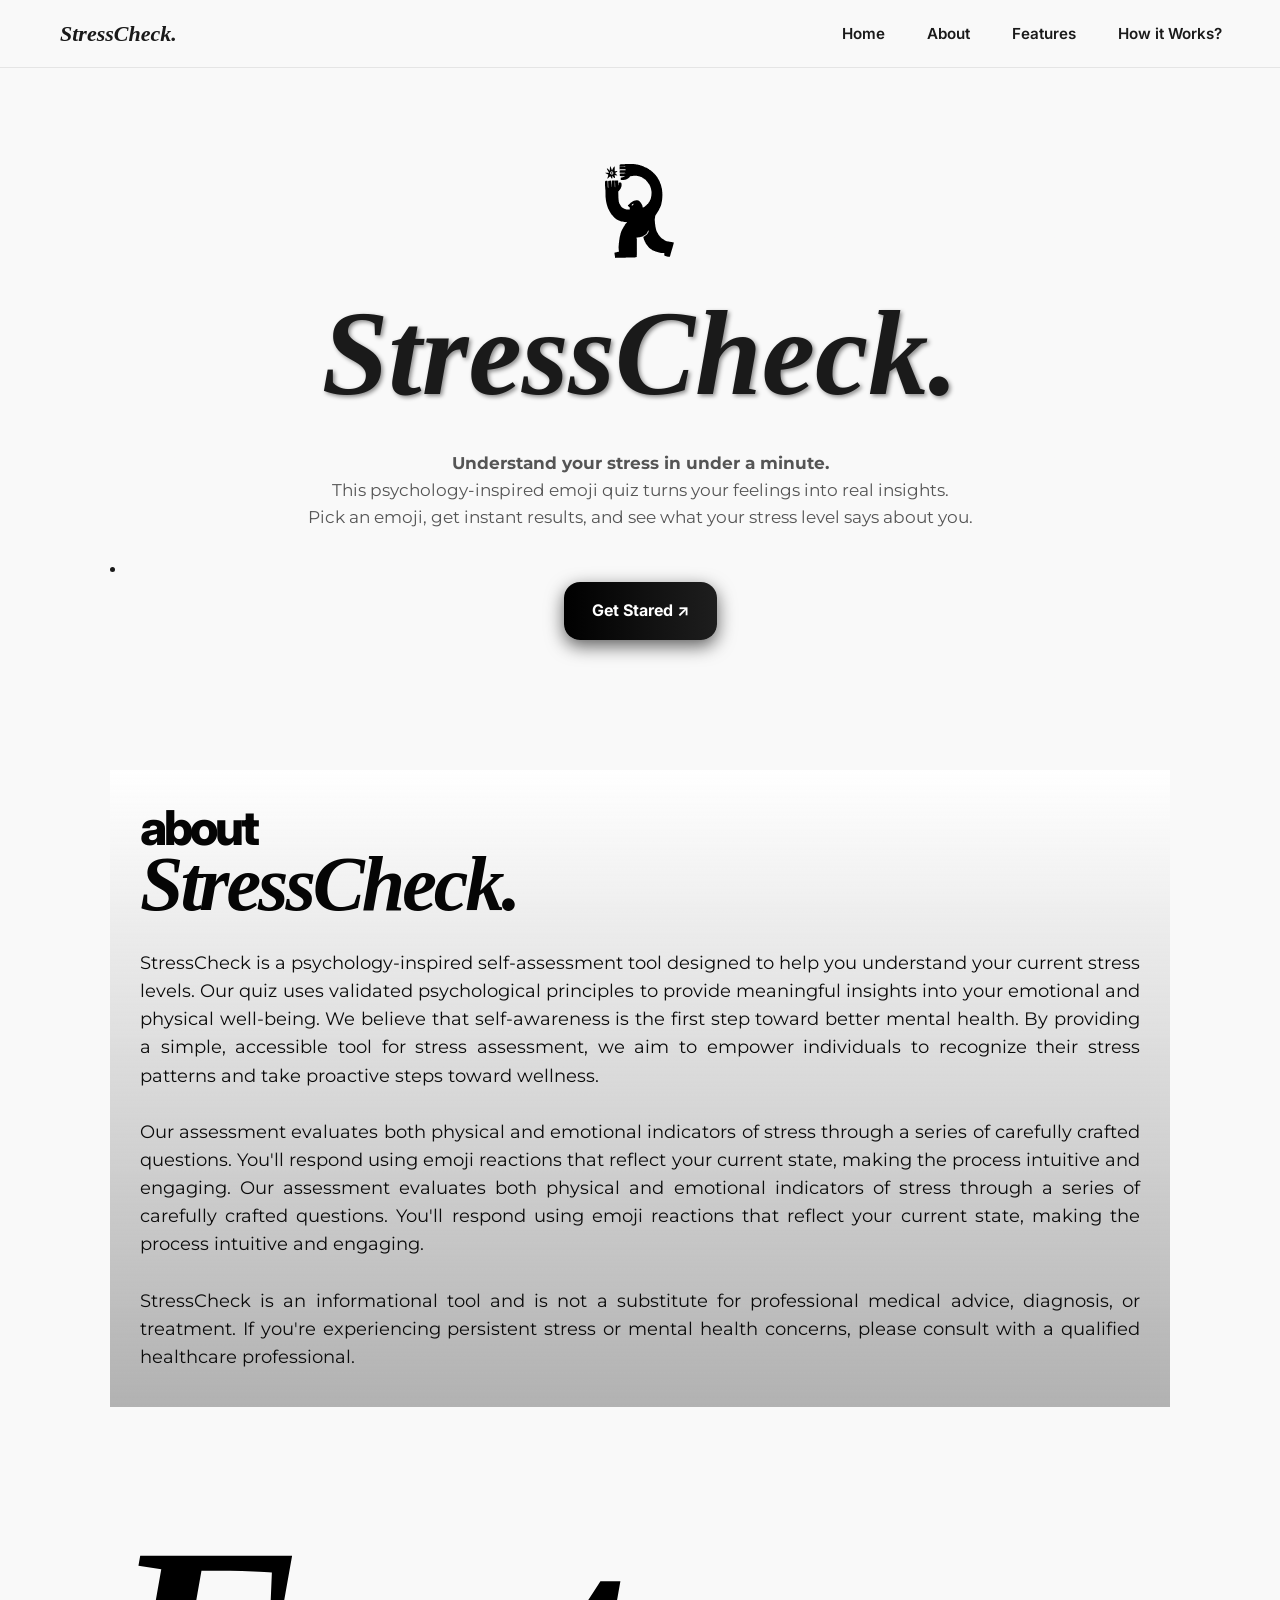
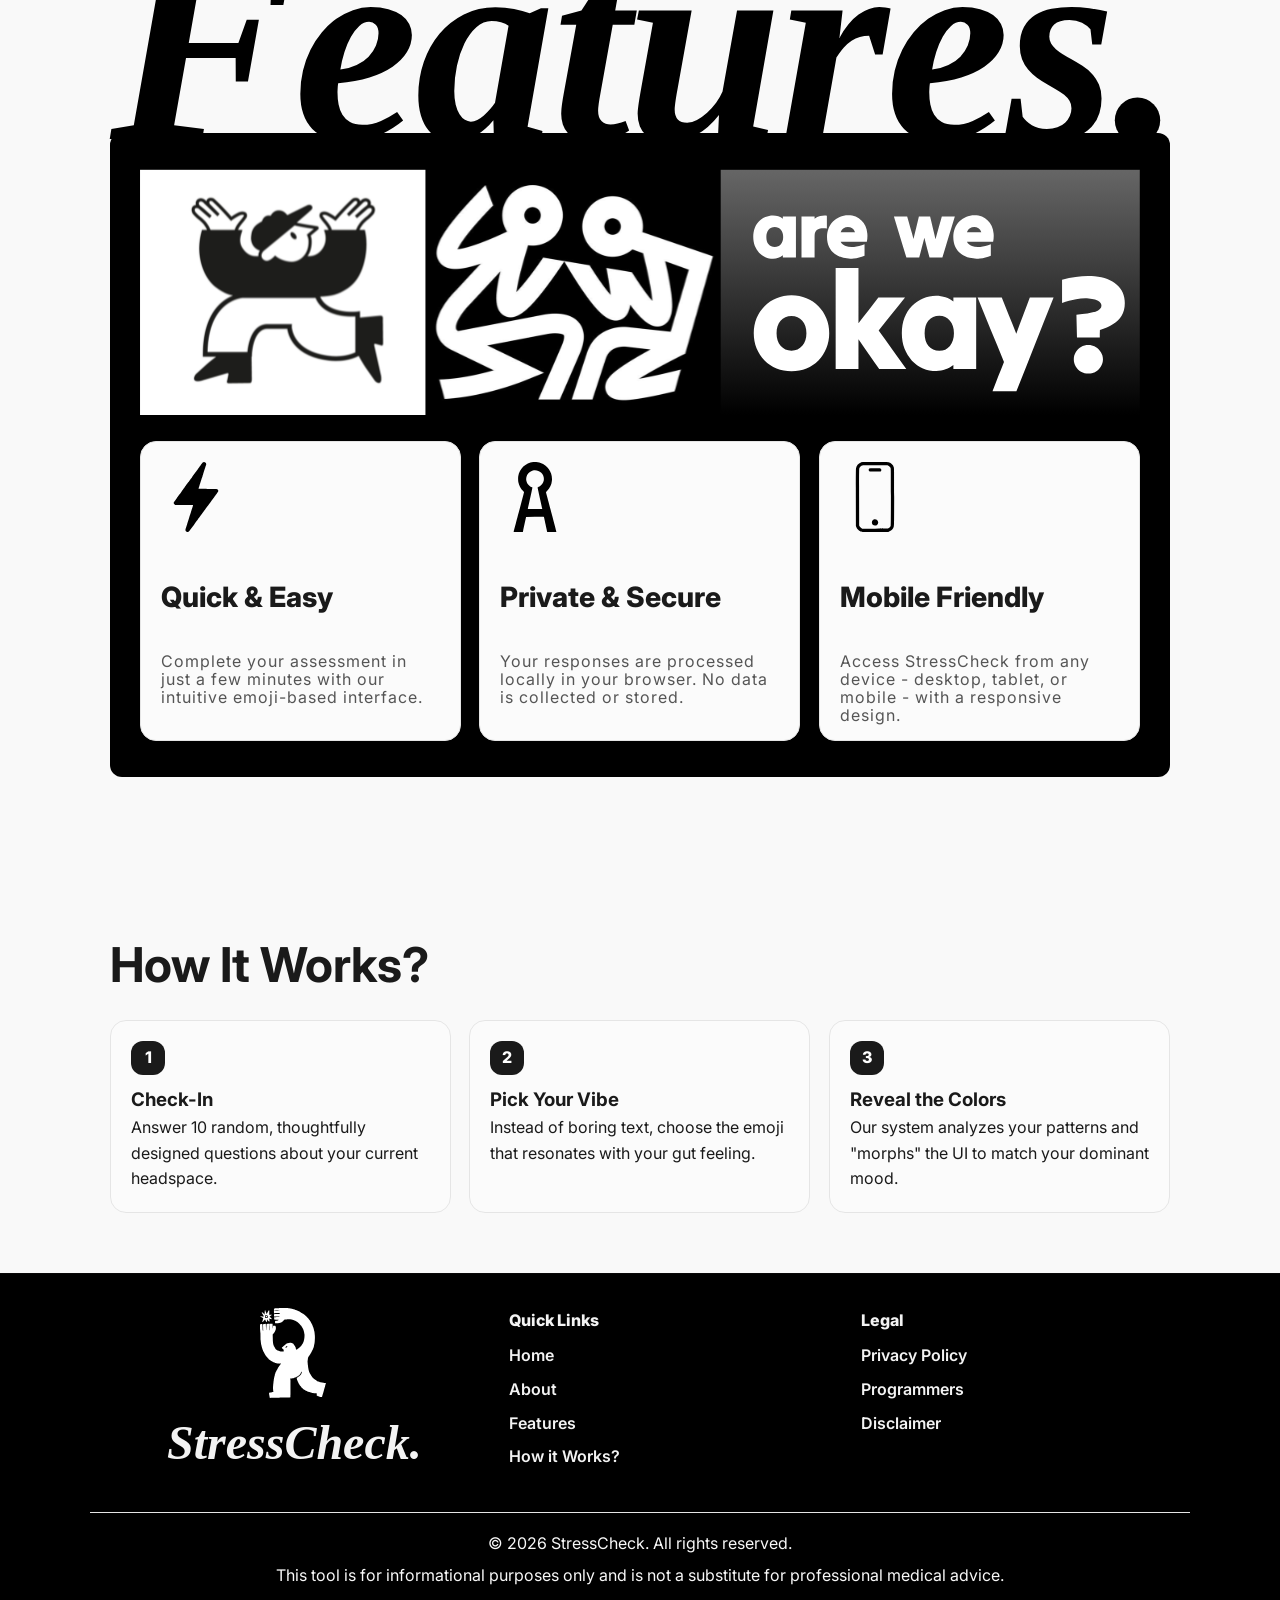
==== commit 213a8302: "Update" ====
--- a/index.html
+++ b/index.html
@@ -37,7 +37,7 @@
                     This psychology-inspired emoji quiz turns your feelings into real insights. <br>
                     Pick an emoji, get instant results, and see what your stress level says about you.
                 </p><br>
-               <li><a href="who.html" class =" start-button" id"startButton">Get Stared ↗ </a></li>
+               <li><a href="who.html" class =" start-button" id=  "startButton"> Get Stared ↗ </a></li>
             </div>
              
         </div>
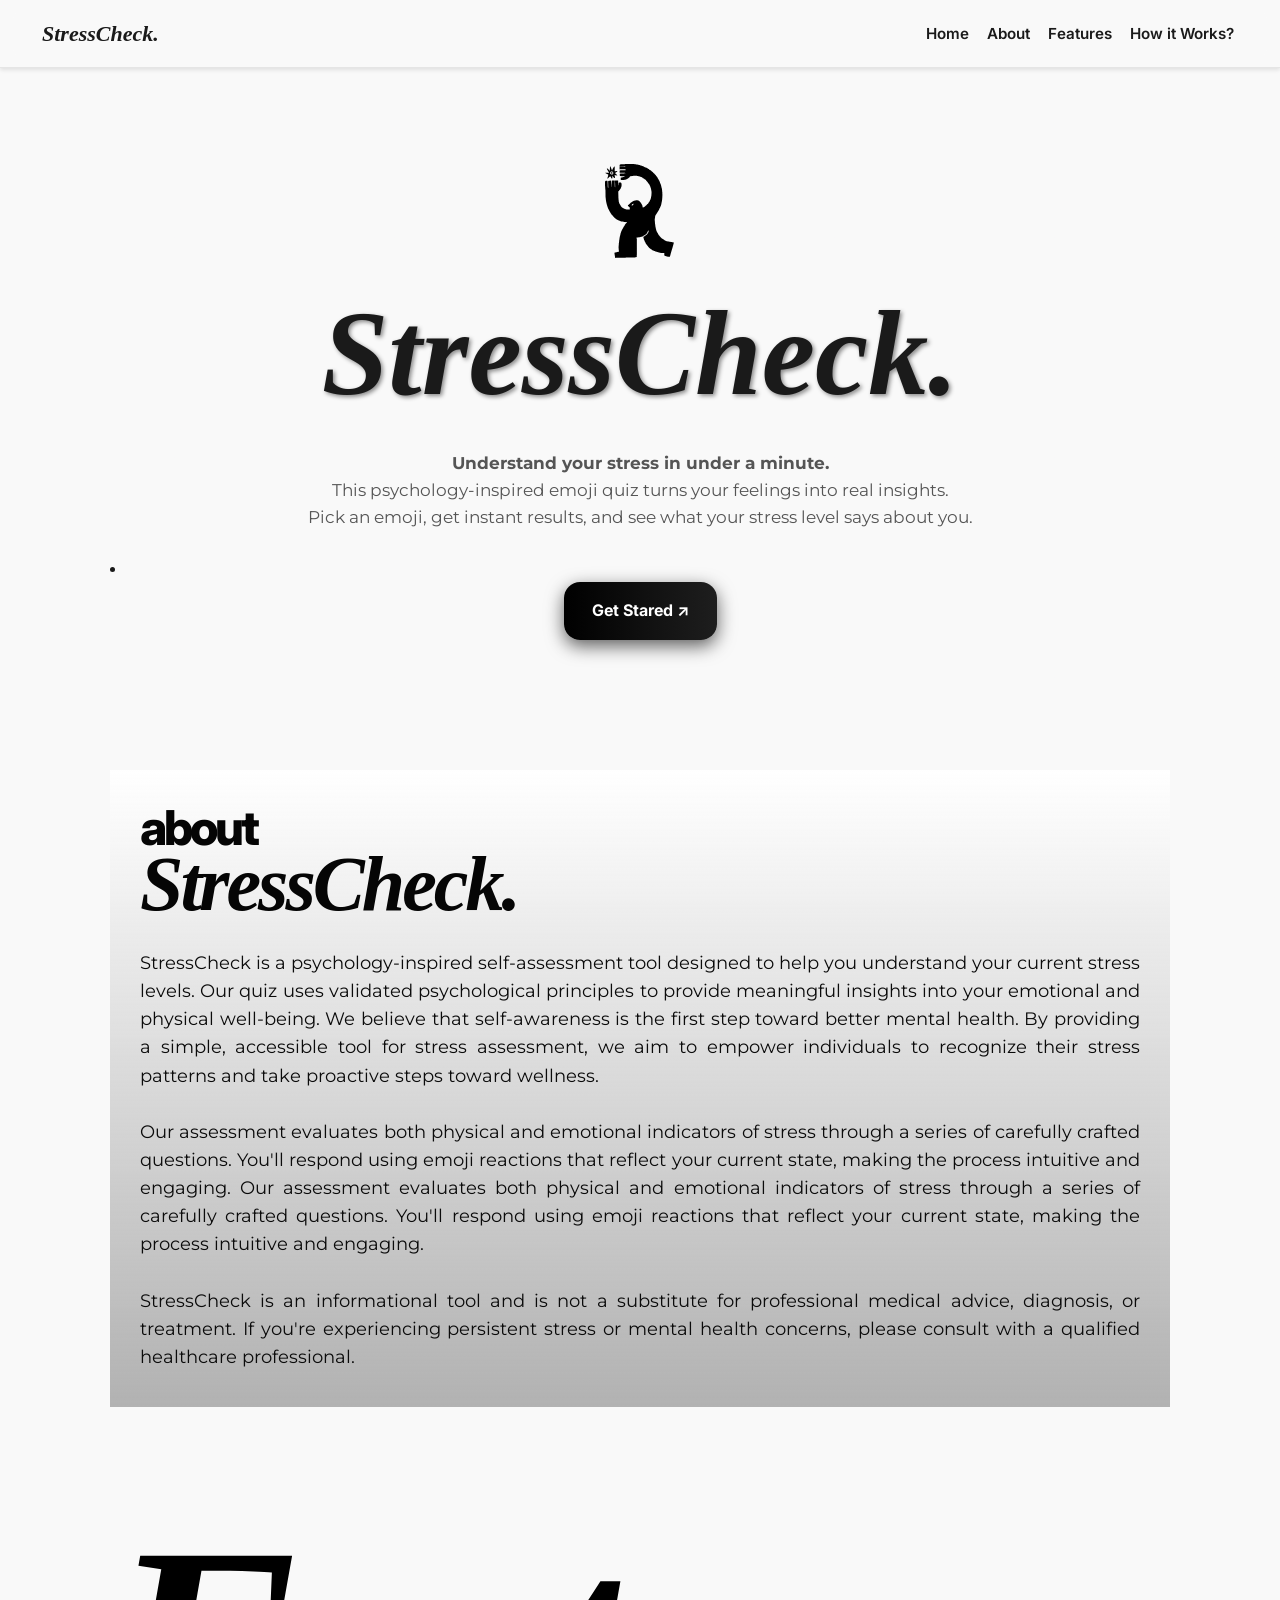
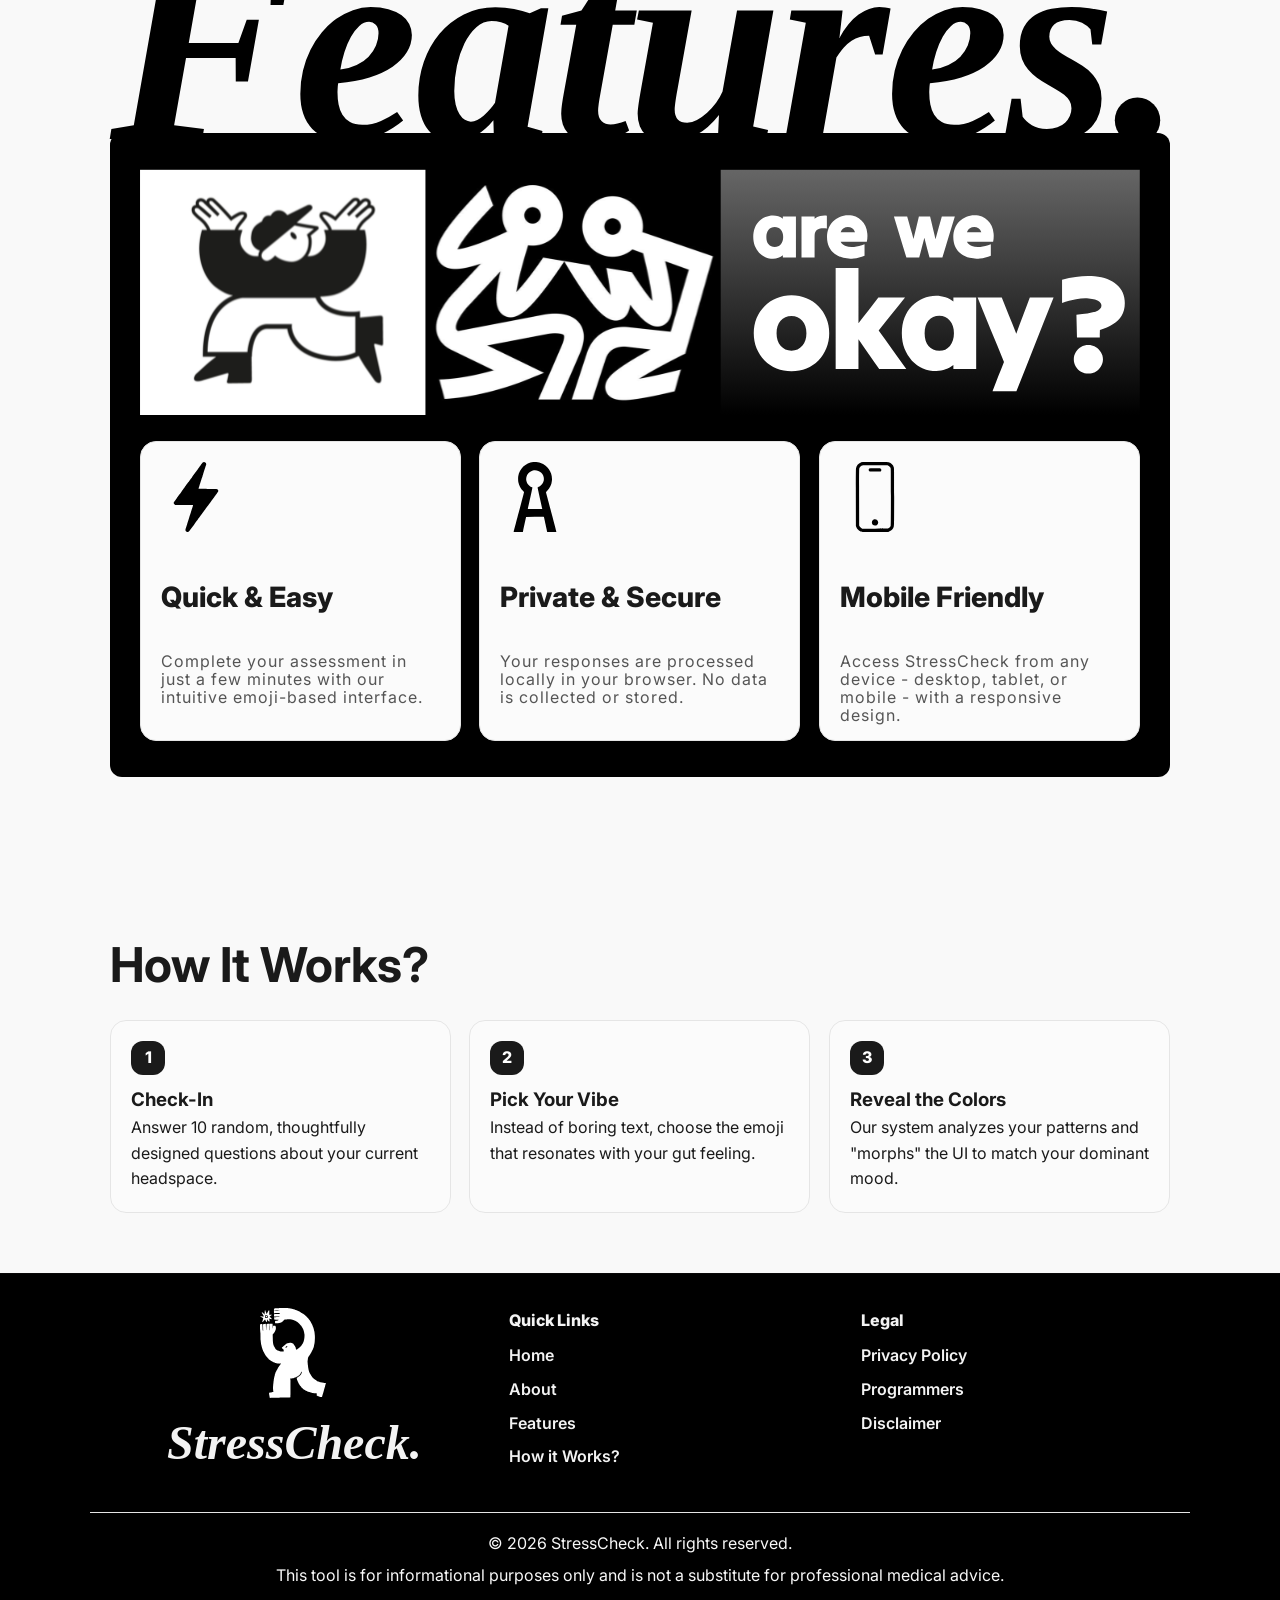
==== commit 3a757678: "Final Output" ====
--- a/index.html
+++ b/index.html
@@ -8,12 +8,13 @@
     <link rel="preconnect" href="https://fonts.gstatic.com" crossorigin>
     <link href="https://fonts.googleapis.com/css2?family=Inter:wght@400;500;600;700&display=swap" rel="stylesheet">
     <link rel="stylesheet" href="main-style.css">
+    <link rel="stylesheet" href="header/header-style.css">
 </head>
 <body>
-     <!-- Header with Navbar -->
+     <!-- Header -->
     <header class="header">
         <nav class="LogoName">
-            <h1 class="LogoName"><i>StressCheck.</i></h1>
+            <h1 class="logo-name"><i>StressCheck.</i></h1>
         </nav>
         <nav class="navbar">
             <ul>
@@ -157,5 +158,6 @@
     <script>
     document.getElementById("year").textContent = new Date().getFullYear();
     </script>
+<script src="header/header-script.js"></script>
 </body>
 </html>
--- a/main-style.css
+++ b/main-style.css
@@ -17,24 +17,15 @@
     line-height: 1.6;
 }
 
-.header {
-    position: sticky;
-    top: 0;
-    z-index: 50;
-    background: rgba(249, 249, 249, 0.9);
-    backdrop-filter: blur(10px);
-    border-bottom: 1px solid #e5e5e5;
-    display: flex;
-    align-items: center;
-    justify-content: space-between;
-    padding: 16px 24px;
-}
-
-.LogoName{
-    font-size: 22px;
-    font-family: "Times New Roman", Times, serif;
-    margin-left: 18px;
-
+/* Emoji double-tap fix */
+.emoji, .breakdown-emoji {
+    -webkit-user-select: none;
+    -moz-user-select: none;
+    -ms-user-select: none;
+    user-select: none;
+    -webkit-touch-callout: none;
+    -webkit-tap-highlight-color: transparent;
+    touch-action: manipulation;
 }
 
 .logo {
@@ -47,33 +38,6 @@
     width: fit-content;   /* Keeps the button from stretching full-width */
 }
 
-.navbar{
-    justify-content: center; 
-    padding: 0;
-    margin-right: 22px;
-    text-align: center;
-}
-
-.navbar ul {
-    list-style: none;
-    display: flex;
-    gap: 18px;
-    align-items: center;
-}
-
-.navbar a {
-    text-decoration: none;
-    color: #1a1a1a;
-    font-weight: 600;
-    font-size: 0.95rem;
-    padding: 10px 12px;
-    border-radius: 12px;
-    transition: background 0.2s ease;
-}
-
-.navbar a:hover {
-    background: #b6b6b6;
-}
 
 .container {
     width: min(1100px, 100%);
@@ -364,27 +328,6 @@
 }
 
 @media (max-width: 768px) {
-    .header {
-        flex-direction: column;
-        gap: 10px;
-        padding: 14px 16px;
-    }
-
-    .navbar {
-        margin-right: 0;
-    }
-
-    .navbar ul {
-        flex-wrap: wrap;
-        justify-content: center;
-        gap: 10px;
-    }
-
-    .navbar a {
-        padding: 8px 10px;
-        font-size: 0.9rem;
-    }
-
     .container {
         padding: 18px 14px 44px;
     }
@@ -543,10 +486,6 @@
         opacity: 1;
         transform: translateY(0) scale(1);
     }
-}
-
-.header {
-    animation: sc-slide-down 700ms ease-out both;
 }
 
 .logo {
@@ -634,7 +573,6 @@
     mix-blend-mode: overlay;
 }
 
-.header,
 .container,
 .footer {
     position: relative;
--- a/header/header-style.css
+++ b/header/header-style.css
@@ -0,0 +1,157 @@
+/* Header Styles */
+.header {
+    position: sticky;
+    top: 0;
+    z-index: 50;
+    background: rgba(249, 249, 249, 0.65);
+    backdrop-filter: blur(10px);
+    border-bottom: 1px solid #e5e5e5;
+    display: flex;
+    align-items: center;
+    justify-content: space-between;
+    padding: 16px 24px;
+    box-shadow: 0 2px 4px rgba(0,0,0,0.1);
+}
+
+/* Responsive Design */
+@media (max-width: 768px) {
+    .header {
+        padding: 12px 16px;
+        flex-wrap: wrap;
+    }
+    
+    .LogoName {
+        margin-left: 0;
+        flex: 1;
+        min-width: 120px;
+    }
+    
+    .logo-name {
+        font-size: 18px;
+    }
+    
+    .navbar {
+        margin-right: 0;
+        flex: 2;
+        justify-content: flex-end;
+    }
+    
+    .navbar ul {
+        gap: 12px;
+        flex-wrap: wrap;
+        justify-content: flex-end;
+    }
+    
+    .navbar a {
+        font-size: 0.85rem;
+        padding: 4px 8px;
+        border-radius: 4px;
+        transition: color 0.2s ease;
+    }
+    
+    .navbar a:hover {
+        color: #333;
+    }
+}
+
+@media (max-width: 480px) {
+    .header {
+        padding: 10px 12px;
+        flex-direction: column;
+        gap: 8px;
+    }
+    
+    .LogoName {
+        margin-left: 0;
+        width: 100%;
+        justify-content: center;
+    }
+    
+    .logo-name {
+        font-size: 16px;
+    }
+    
+    .navbar {
+        margin-right: 0;
+        width: 100%;
+        justify-content: center;
+    }
+    
+    .navbar ul {
+        gap: 8px;
+        justify-content: center;
+        flex-wrap: wrap;
+    }
+    
+    .navbar a {
+        font-size: 0.8rem;
+        padding: 6px 12px;
+        border-radius: 6px;
+        transition: color 0.2s ease;
+    }
+    
+    .navbar a:hover {
+        color: #333;
+    }
+}
+
+@media (max-width: 320px) {
+    .header {
+        padding: 8px 8px;
+    }
+    
+    .logo-name {
+        font-size: 14px;
+    }
+    
+    .navbar ul {
+        gap: 6px;
+    }
+    
+    .navbar a {
+        font-size: 0.75rem;
+        padding: 4px 8px;
+    }
+}
+
+.LogoName{
+    font-size: 22px;
+    font-family: "Times New Roman", Times, serif;
+    margin-left: 18px;
+    display: flex;
+    align-items: center;
+}
+
+.logo-name {
+    font-size: 22px;
+    font-family: "Times New Roman", Times, serif;
+    margin: 0;
+    color: #1a1a1a;
+}
+
+.navbar{
+    display: flex;
+    justify-content: center; 
+    padding: 0;
+    margin-right: 22px;
+    text-align: center;
+}
+
+.navbar ul {
+    list-style: none;
+    display: flex;
+    gap: 18px;
+    align-items: center;
+}
+
+.navbar a {
+    text-decoration: none;
+    color: #1a1a1a;
+    font-weight: 600;
+    font-size: 0.95rem;
+    transition: color 0.2s ease;
+}
+
+.navbar a:hover {
+    color: #333;
+}
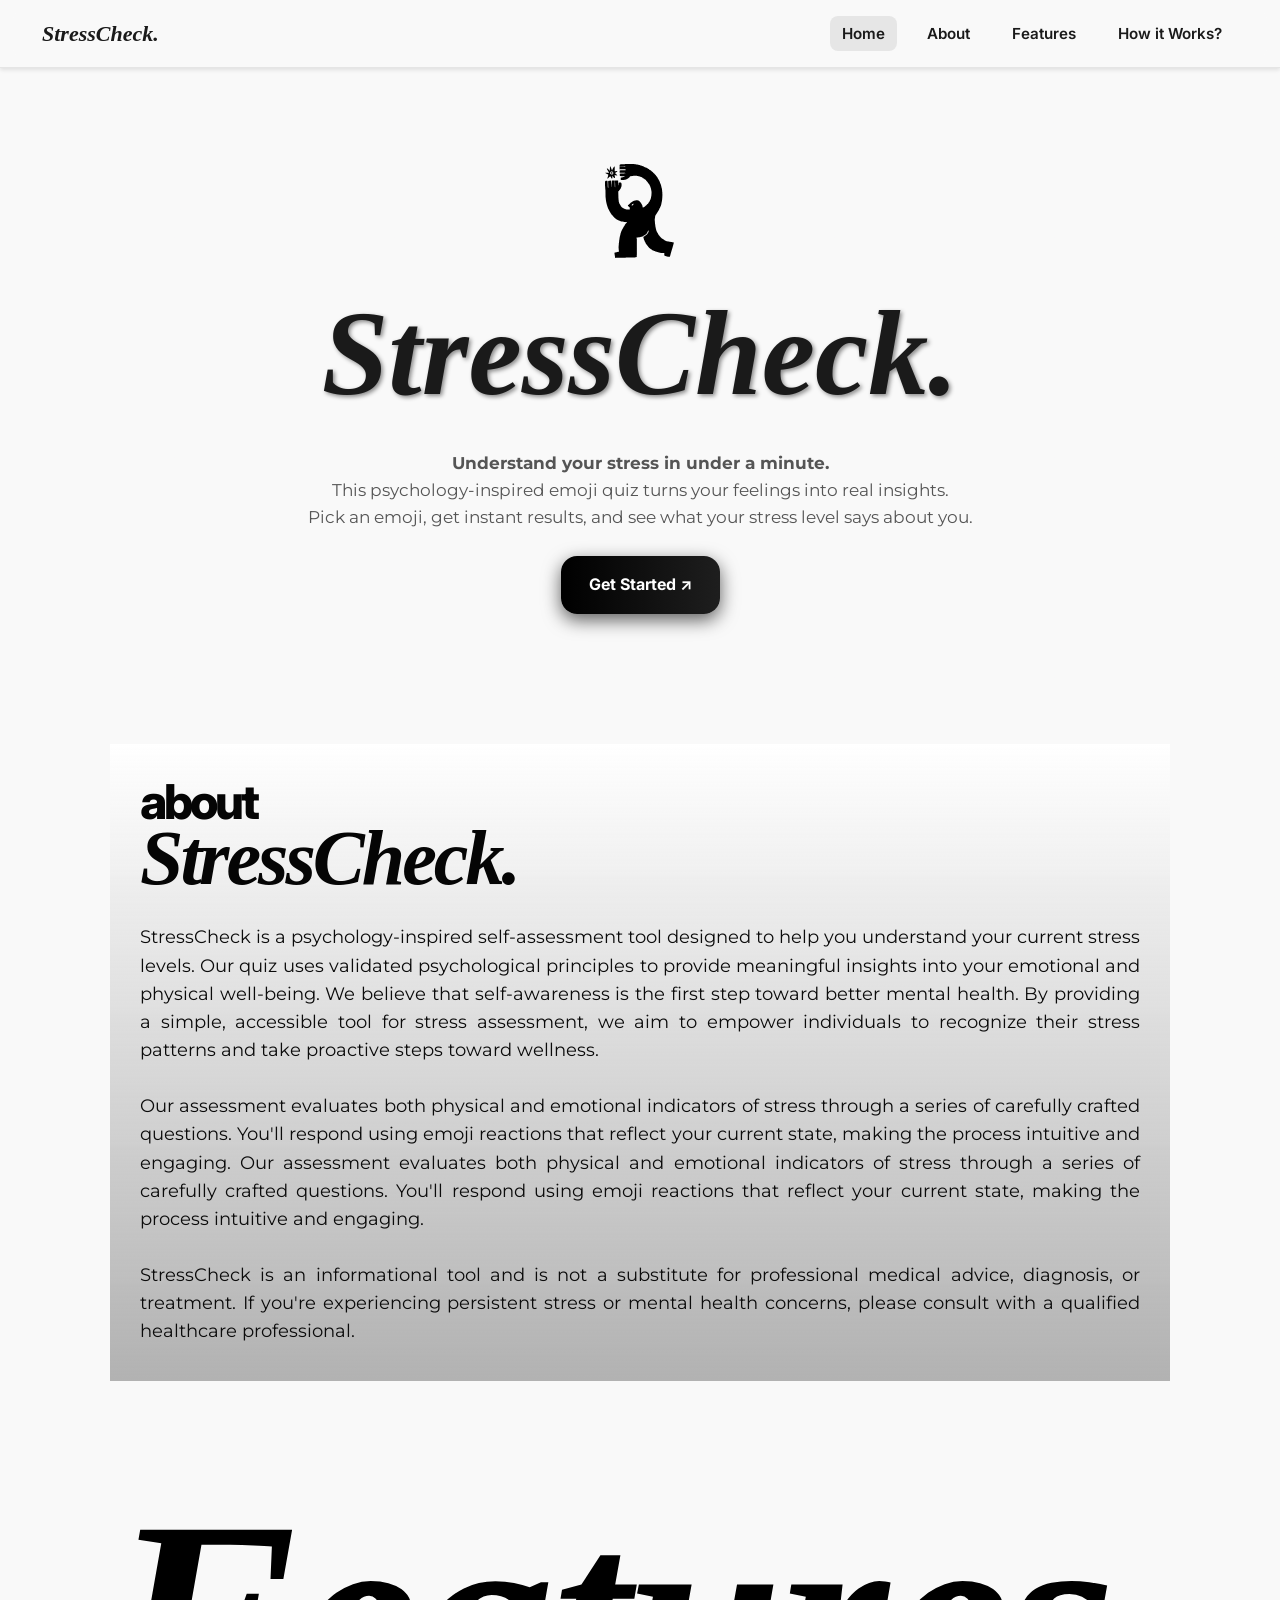
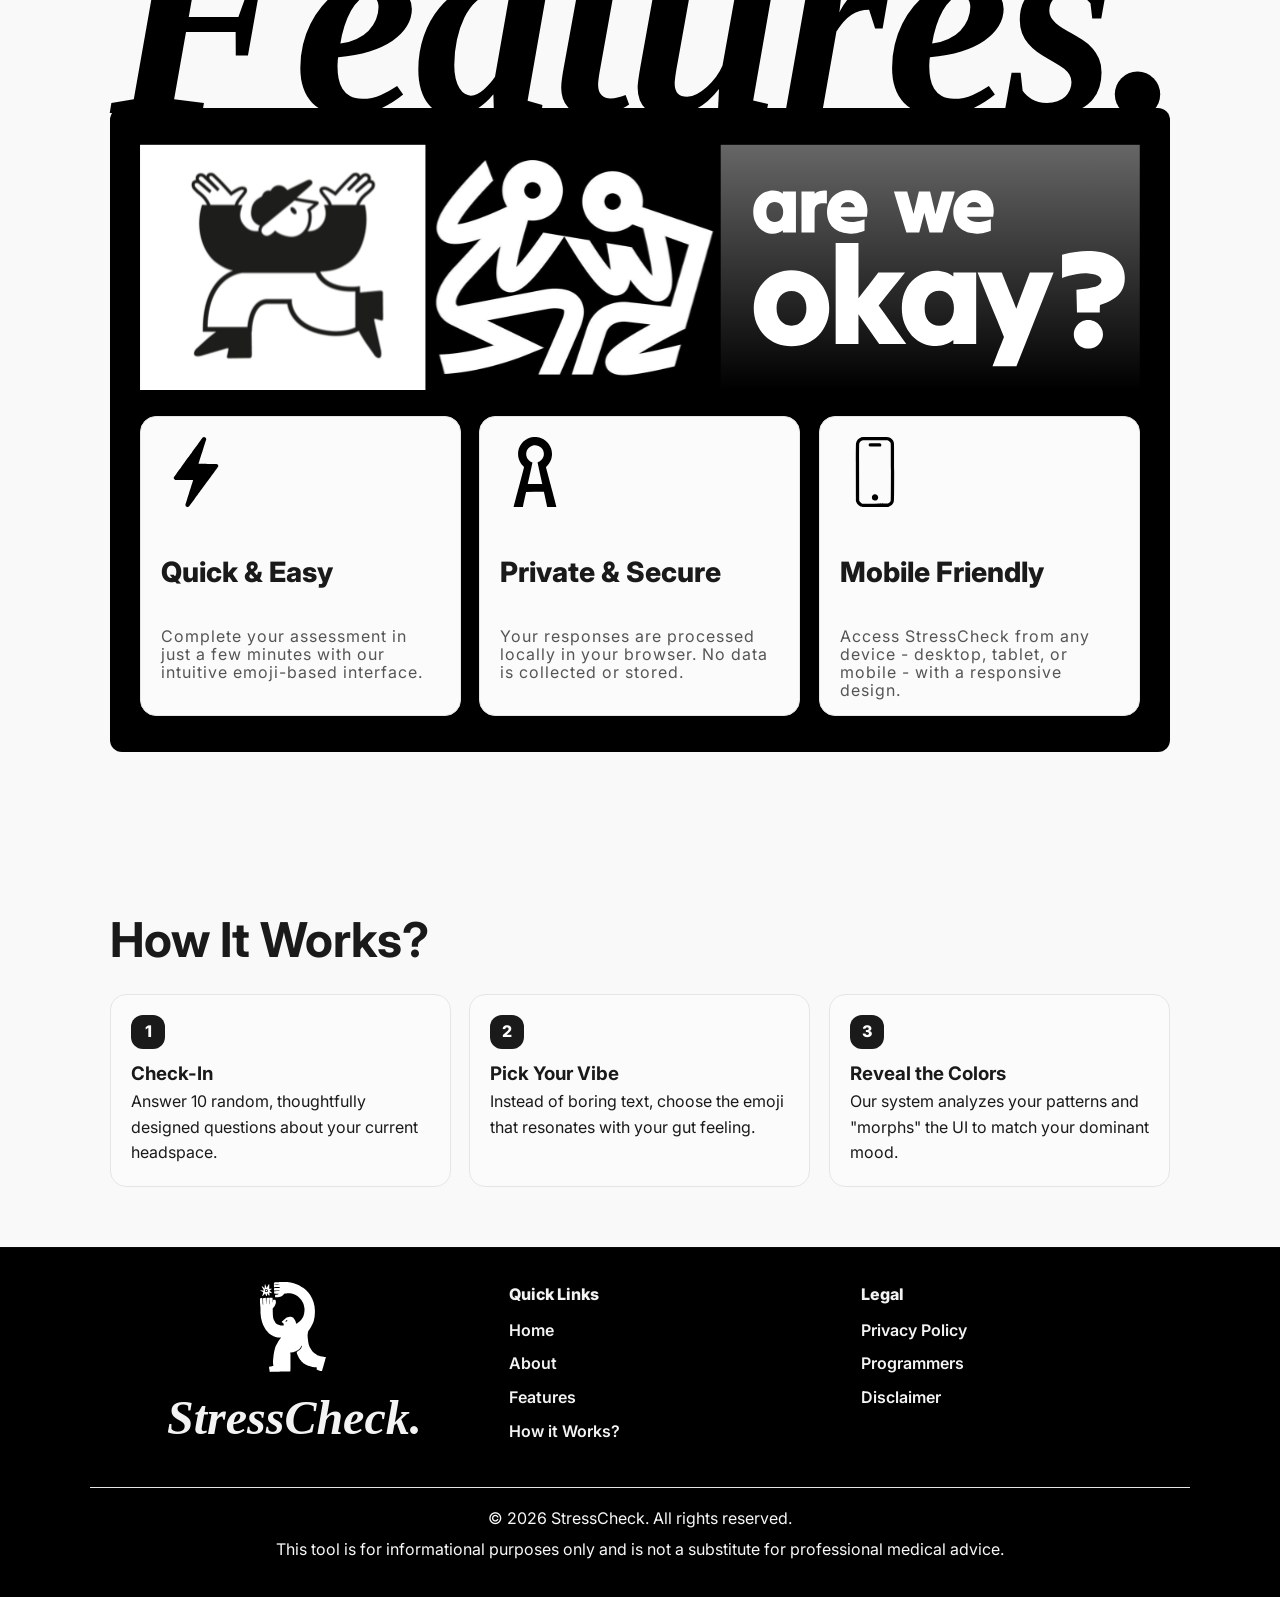
==== commit 2925bfdd: "Removed white space" ====
--- a/index.html
+++ b/index.html
@@ -38,7 +38,7 @@
                     This psychology-inspired emoji quiz turns your feelings into real insights. <br>
                     Pick an emoji, get instant results, and see what your stress level says about you.
                 </p><br>
-               <li><a href="who.html" class =" start-button" id=  "startButton"> Get Stared ↗ </a></li>
+               <a href="who.html" class="start-button" id="startButton">Get Started ↗</a>
             </div>
              
         </div>
--- a/main-style.css
+++ b/main-style.css
@@ -17,15 +17,24 @@
     line-height: 1.6;
 }
 
-/* Emoji double-tap fix */
-.emoji, .breakdown-emoji {
-    -webkit-user-select: none;
-    -moz-user-select: none;
-    -ms-user-select: none;
-    user-select: none;
-    -webkit-touch-callout: none;
-    -webkit-tap-highlight-color: transparent;
-    touch-action: manipulation;
+.header {
+    position: sticky;
+    top: 0;
+    z-index: 50;
+    background: rgba(249, 249, 249, 0.9);
+    backdrop-filter: blur(10px);
+    border-bottom: 1px solid #e5e5e5;
+    display: flex;
+    align-items: center;
+    justify-content: space-between;
+    padding: 16px 24px;
+}
+
+.LogoName{
+    font-size: 22px;
+    font-family: "Times New Roman", Times, serif;
+    margin-left: 18px;
+
 }
 
 .logo {
@@ -38,6 +47,33 @@
     width: fit-content;   /* Keeps the button from stretching full-width */
 }
 
+.navbar{
+    justify-content: center; 
+    padding: 0;
+    margin-right: 22px;
+    text-align: center;
+}
+
+.navbar ul {
+    list-style: none;
+    display: flex;
+    gap: 18px;
+    align-items: center;
+}
+
+.navbar a {
+    text-decoration: none;
+    color: #1a1a1a;
+    font-weight: 600;
+    font-size: 0.95rem;
+    padding: 10px 12px;
+    border-radius: 12px;
+    transition: background 0.2s ease;
+}
+
+.navbar a:hover {
+    background: #e6e6e6;
+}
 
 .container {
     width: min(1100px, 100%);
@@ -328,6 +364,27 @@
 }
 
 @media (max-width: 768px) {
+    .header {
+        flex-direction: column;
+        gap: 10px;
+        padding: 14px 16px;
+    }
+
+    .navbar {
+        margin-right: 0;
+    }
+
+    .navbar ul {
+        flex-wrap: wrap;
+        justify-content: center;
+        gap: 10px;
+    }
+
+    .navbar a {
+        padding: 8px 10px;
+        font-size: 0.9rem;
+    }
+
     .container {
         padding: 18px 14px 44px;
     }
@@ -486,6 +543,10 @@
         opacity: 1;
         transform: translateY(0) scale(1);
     }
+}
+
+.header {
+    animation: sc-slide-down 700ms ease-out both;
 }
 
 .logo {
@@ -573,6 +634,7 @@
     mix-blend-mode: overlay;
 }
 
+.header,
 .container,
 .footer {
     position: relative;
--- a/header/header-style.css
+++ b/header/header-style.css
@@ -149,9 +149,16 @@
     color: #1a1a1a;
     font-weight: 600;
     font-size: 0.95rem;
-    transition: color 0.2s ease;
+    padding: 8px 12px;
+    border-radius: 8px;
+    transition: all 0.2s ease;
 }
 
-.navbar a:hover {
-    color: #333;
+.navbar a:hover,
+.navbar a:focus,
+.navbar a.active {
+    background: #e6e6e6;
+    color: #1a1a1a;
+    transform: translateY(-1px);
 }
+
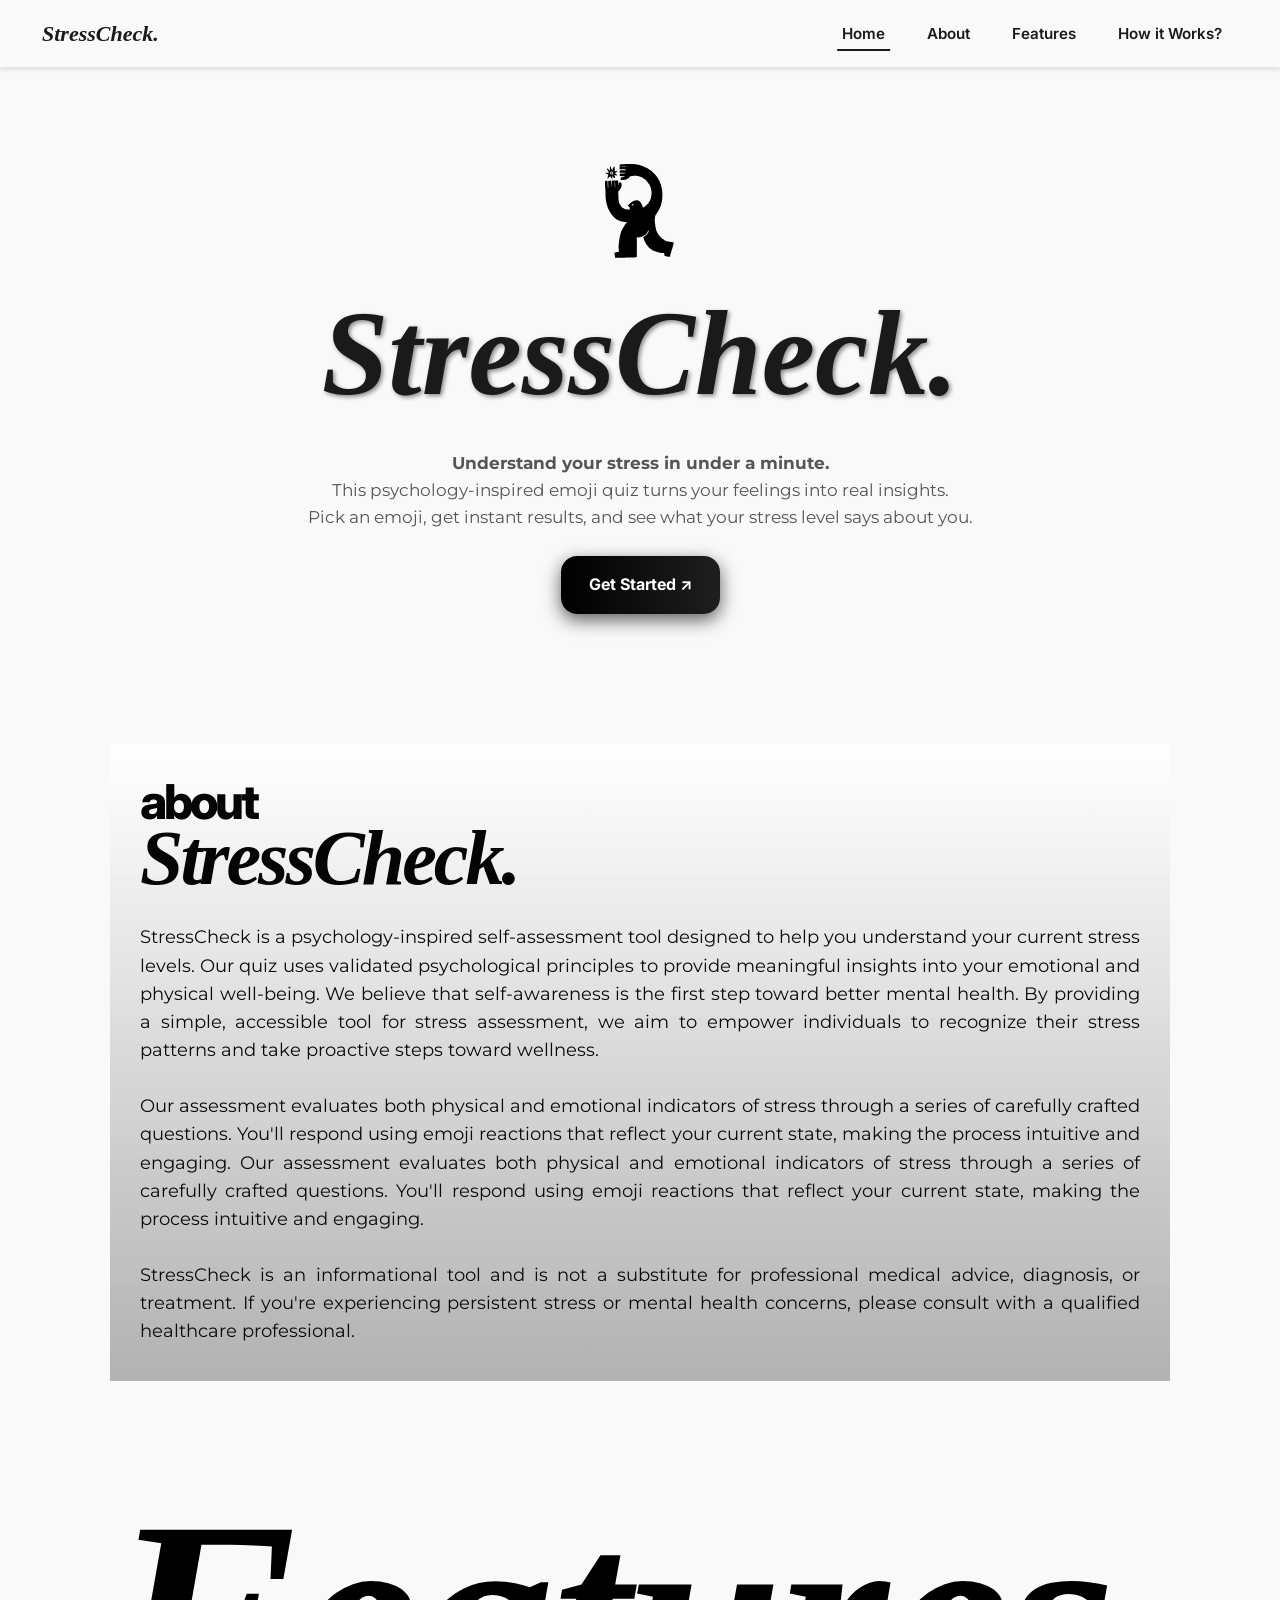
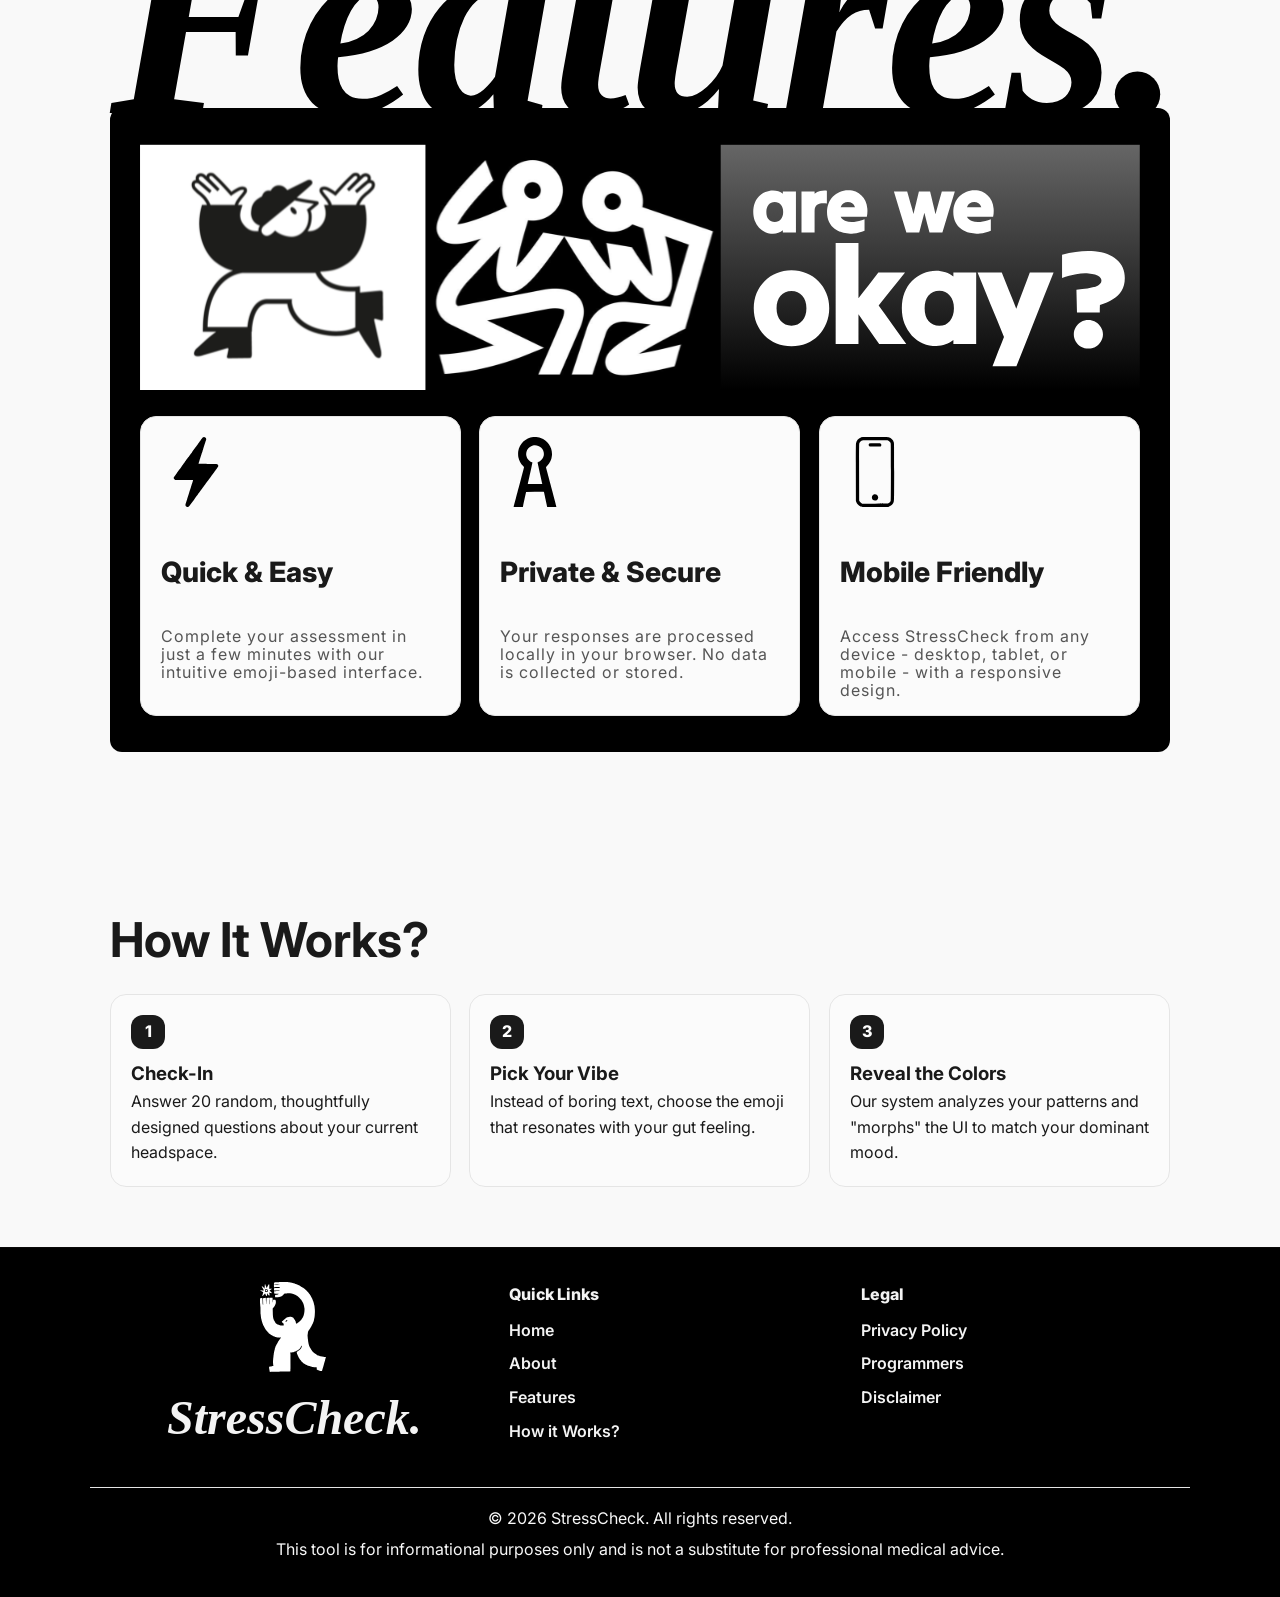
==== commit eacebd08: "..." ====
--- a/index.html
+++ b/index.html
@@ -107,7 +107,7 @@
     <div class="step-card">
       <span class="step-number">1</span>
       <h3>Check-In</h3>
-      <p>Answer 10 random, thoughtfully designed questions about your current headspace.</p>
+      <p>Answer 20 random, thoughtfully designed questions about your current headspace.</p>
     </div>
 
     <div class="step-card">
--- a/header/header-style.css
+++ b/header/header-style.css
@@ -44,13 +44,14 @@
     
     .navbar a {
         font-size: 0.85rem;
-        padding: 4px 8px;
+        padding: 6px 8px;
         border-radius: 4px;
-        transition: color 0.2s ease;
+        transition: all 0.2s ease;
+        position: relative;
     }
     
-    .navbar a:hover {
-        color: #333;
+    .navbar a::after {
+        height: 1.5px;
     }
 }
 
@@ -87,11 +88,12 @@
         font-size: 0.8rem;
         padding: 6px 12px;
         border-radius: 6px;
-        transition: color 0.2s ease;
+        transition: all 0.2s ease;
+        position: relative;
     }
     
-    .navbar a:hover {
-        color: #333;
+    .navbar a::after {
+        height: 1.5px;
     }
 }
 
@@ -111,6 +113,11 @@
     .navbar a {
         font-size: 0.75rem;
         padding: 4px 8px;
+        position: relative;
+    }
+    
+    .navbar a::after {
+        height: 1px;
     }
 }
 
@@ -152,13 +159,30 @@
     padding: 8px 12px;
     border-radius: 8px;
     transition: all 0.2s ease;
+    position: relative;
+}
+
+.navbar a::after {
+    content: '';
+    position: absolute;
+    bottom: 0;
+    left: 50%;
+    width: 0;
+    height: 2px;
+    background: #1a1a1a;
+    transition: all 0.3s ease;
+    transform: translateX(-50%);
+}
+
+.navbar a:hover::after,
+.navbar a:focus::after,
+.navbar a.active::after {
+    width: 80%;
 }
 
 .navbar a:hover,
 .navbar a:focus,
 .navbar a.active {
-    background: #e6e6e6;
     color: #1a1a1a;
-    transform: translateY(-1px);
 }
 
